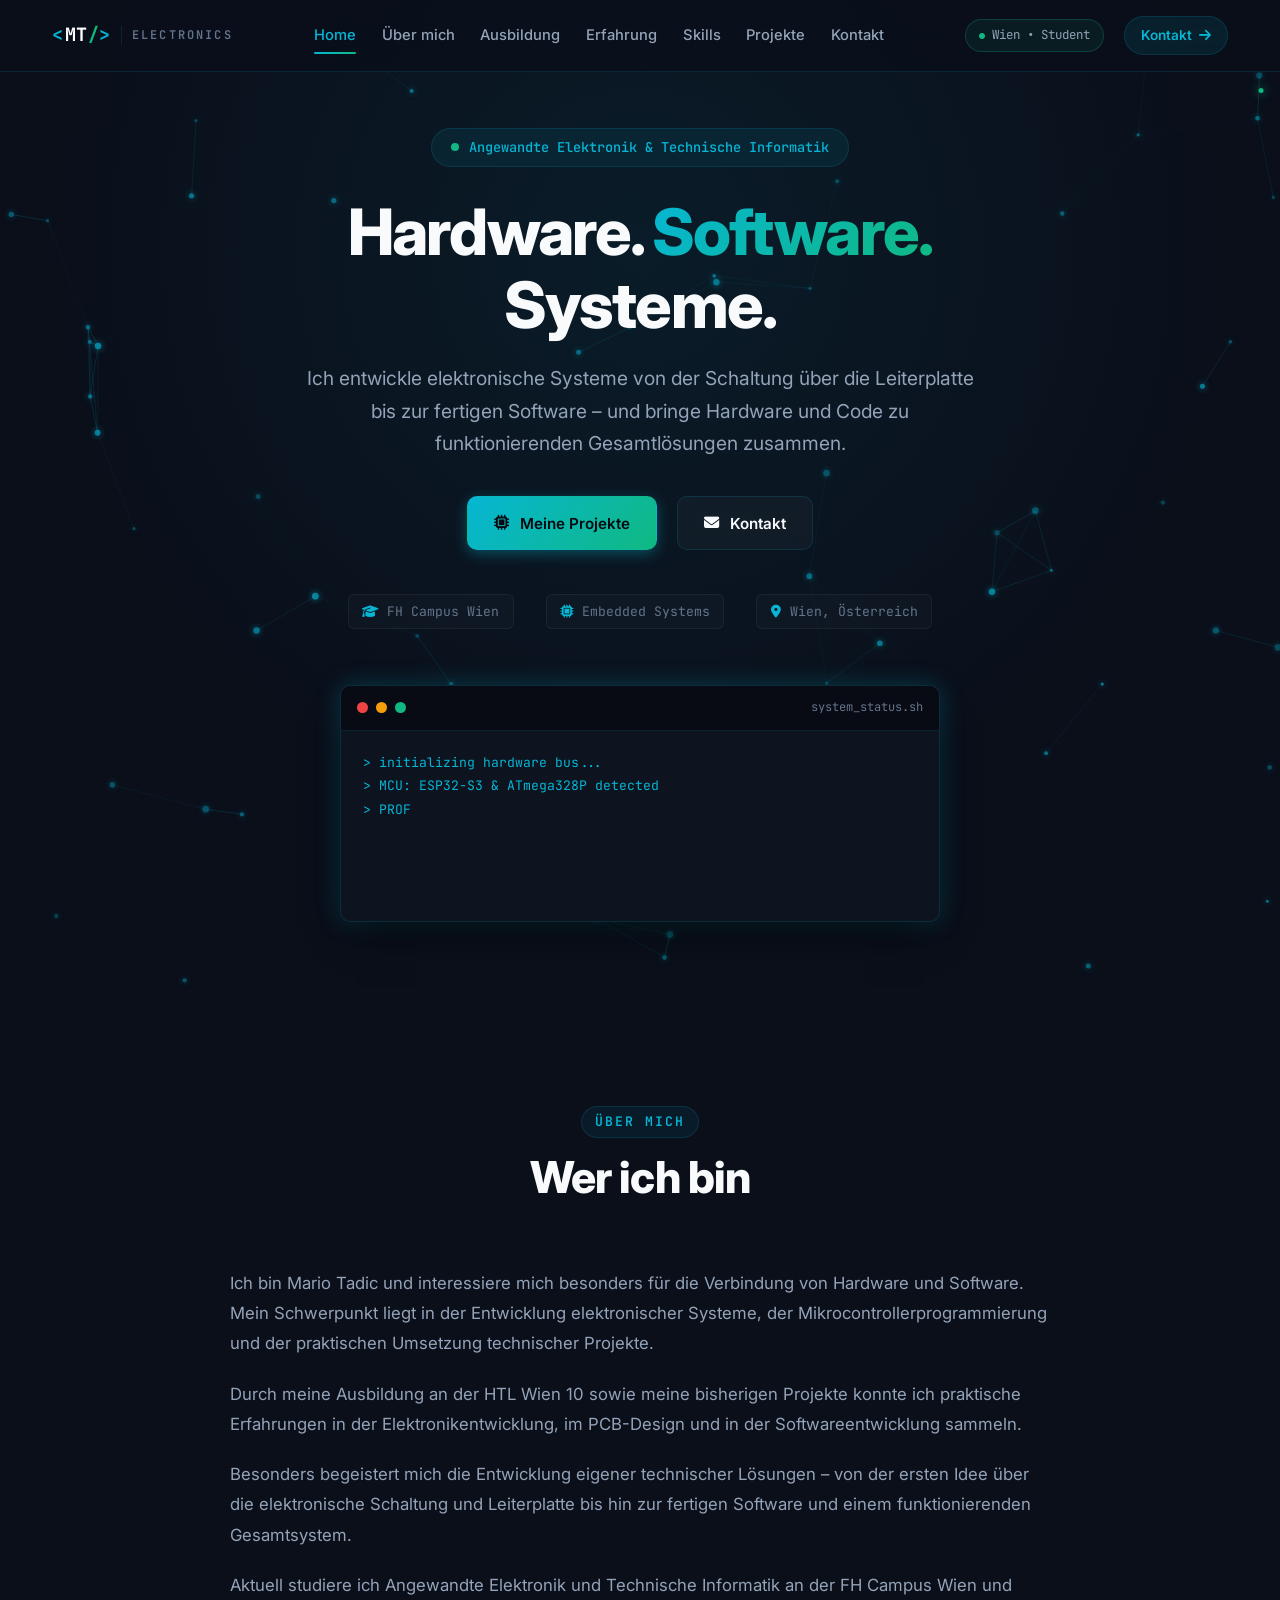
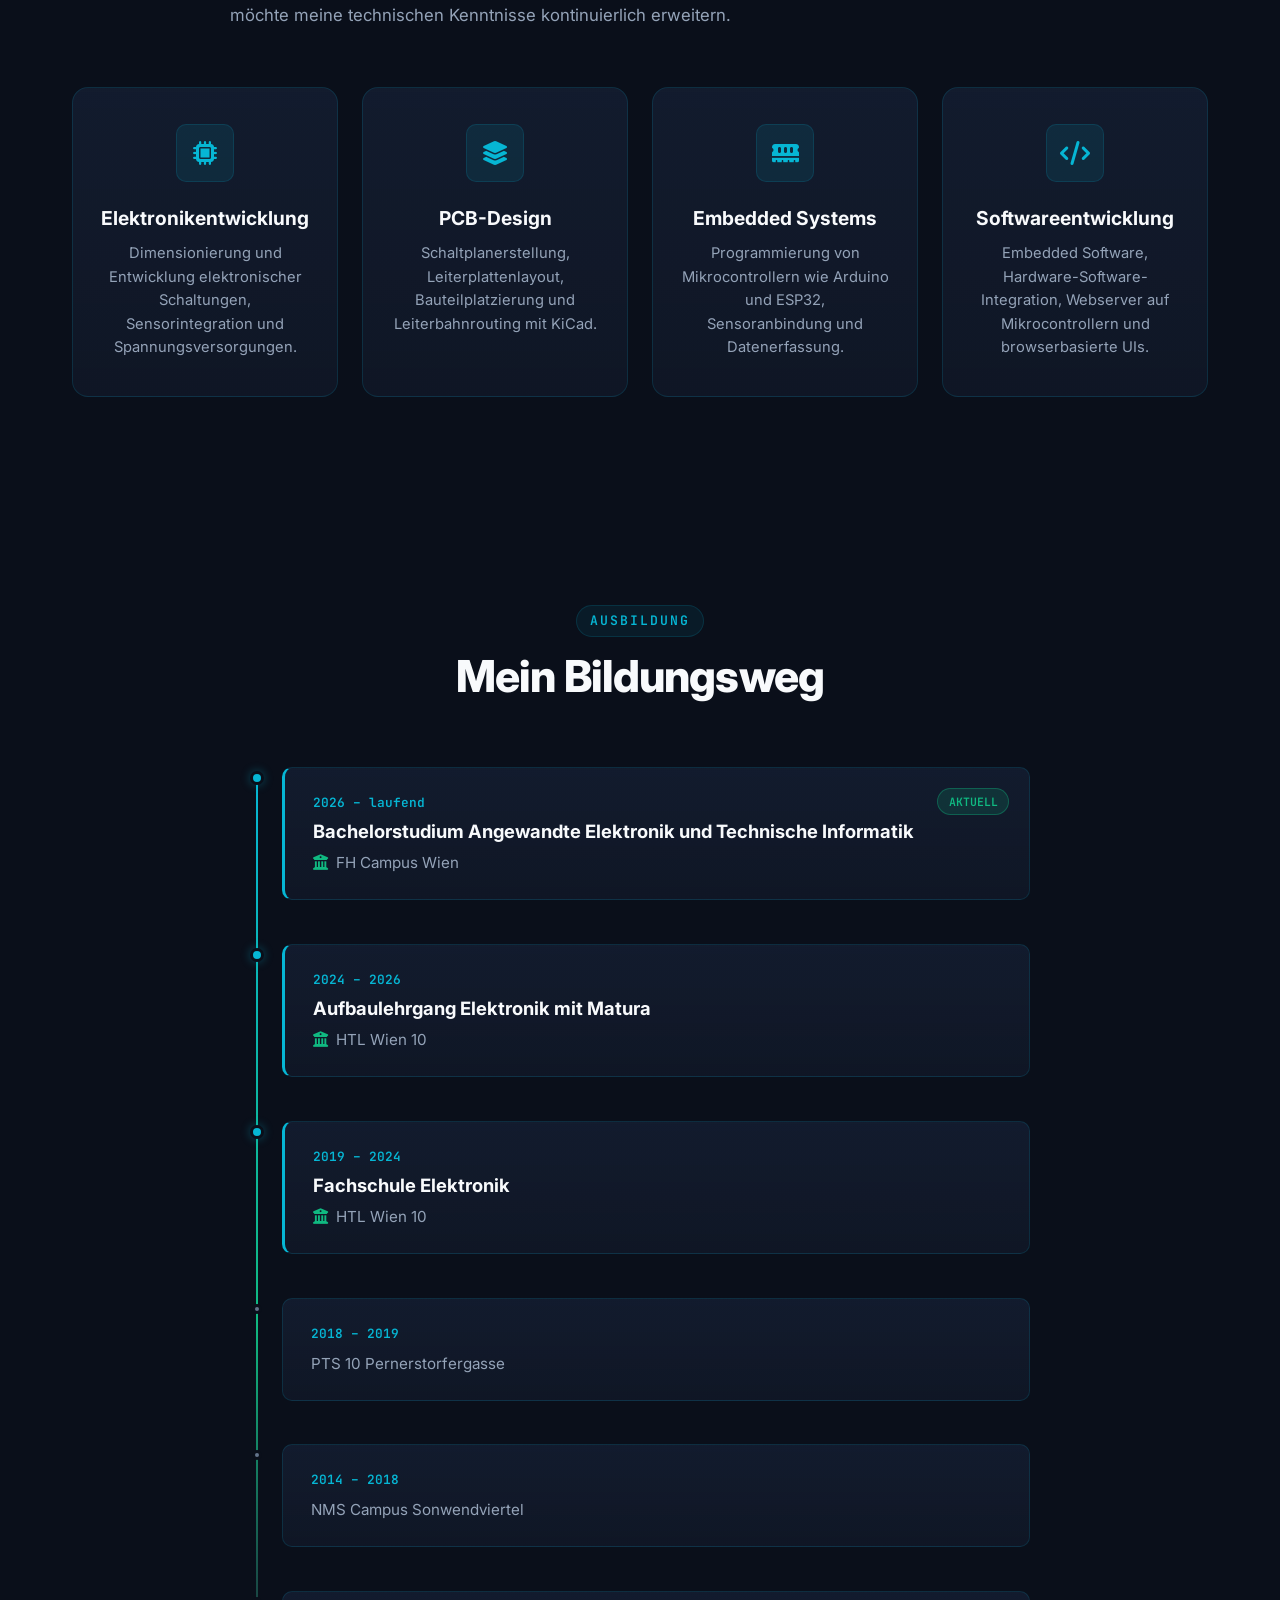
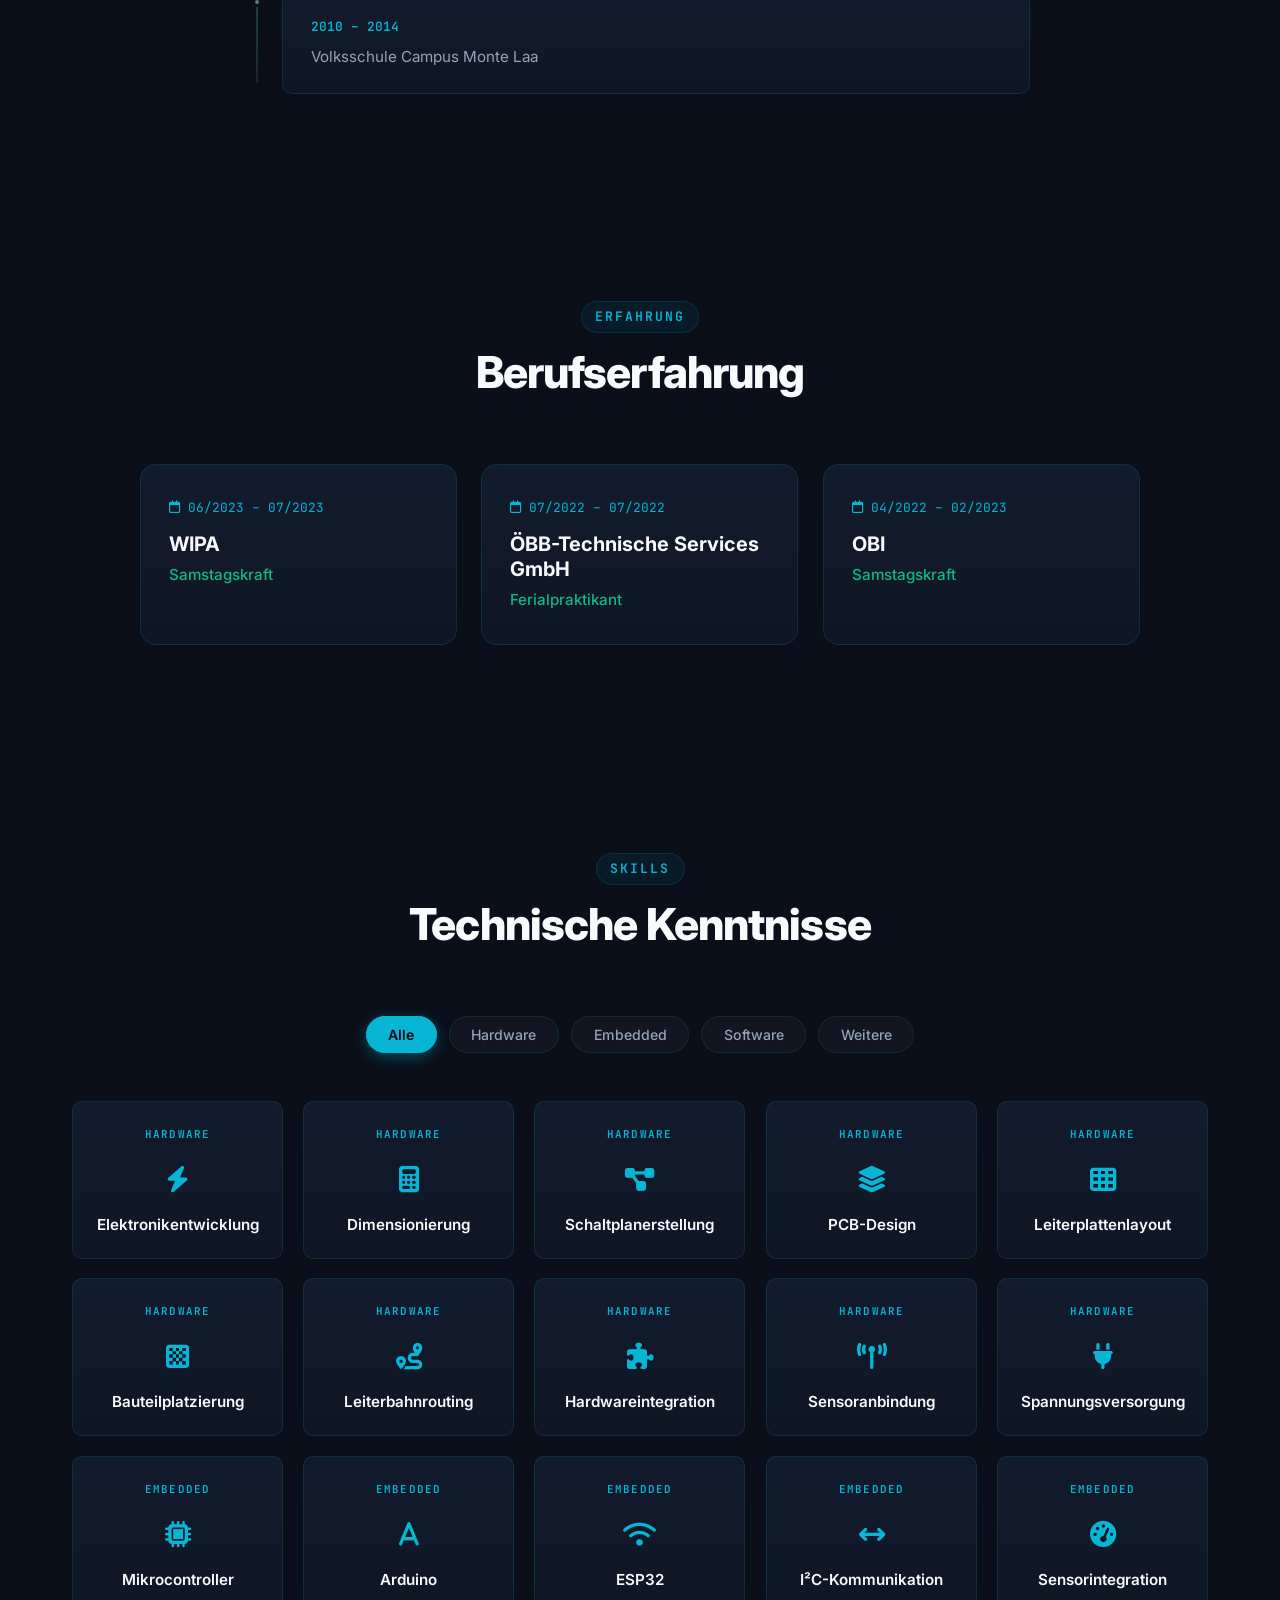
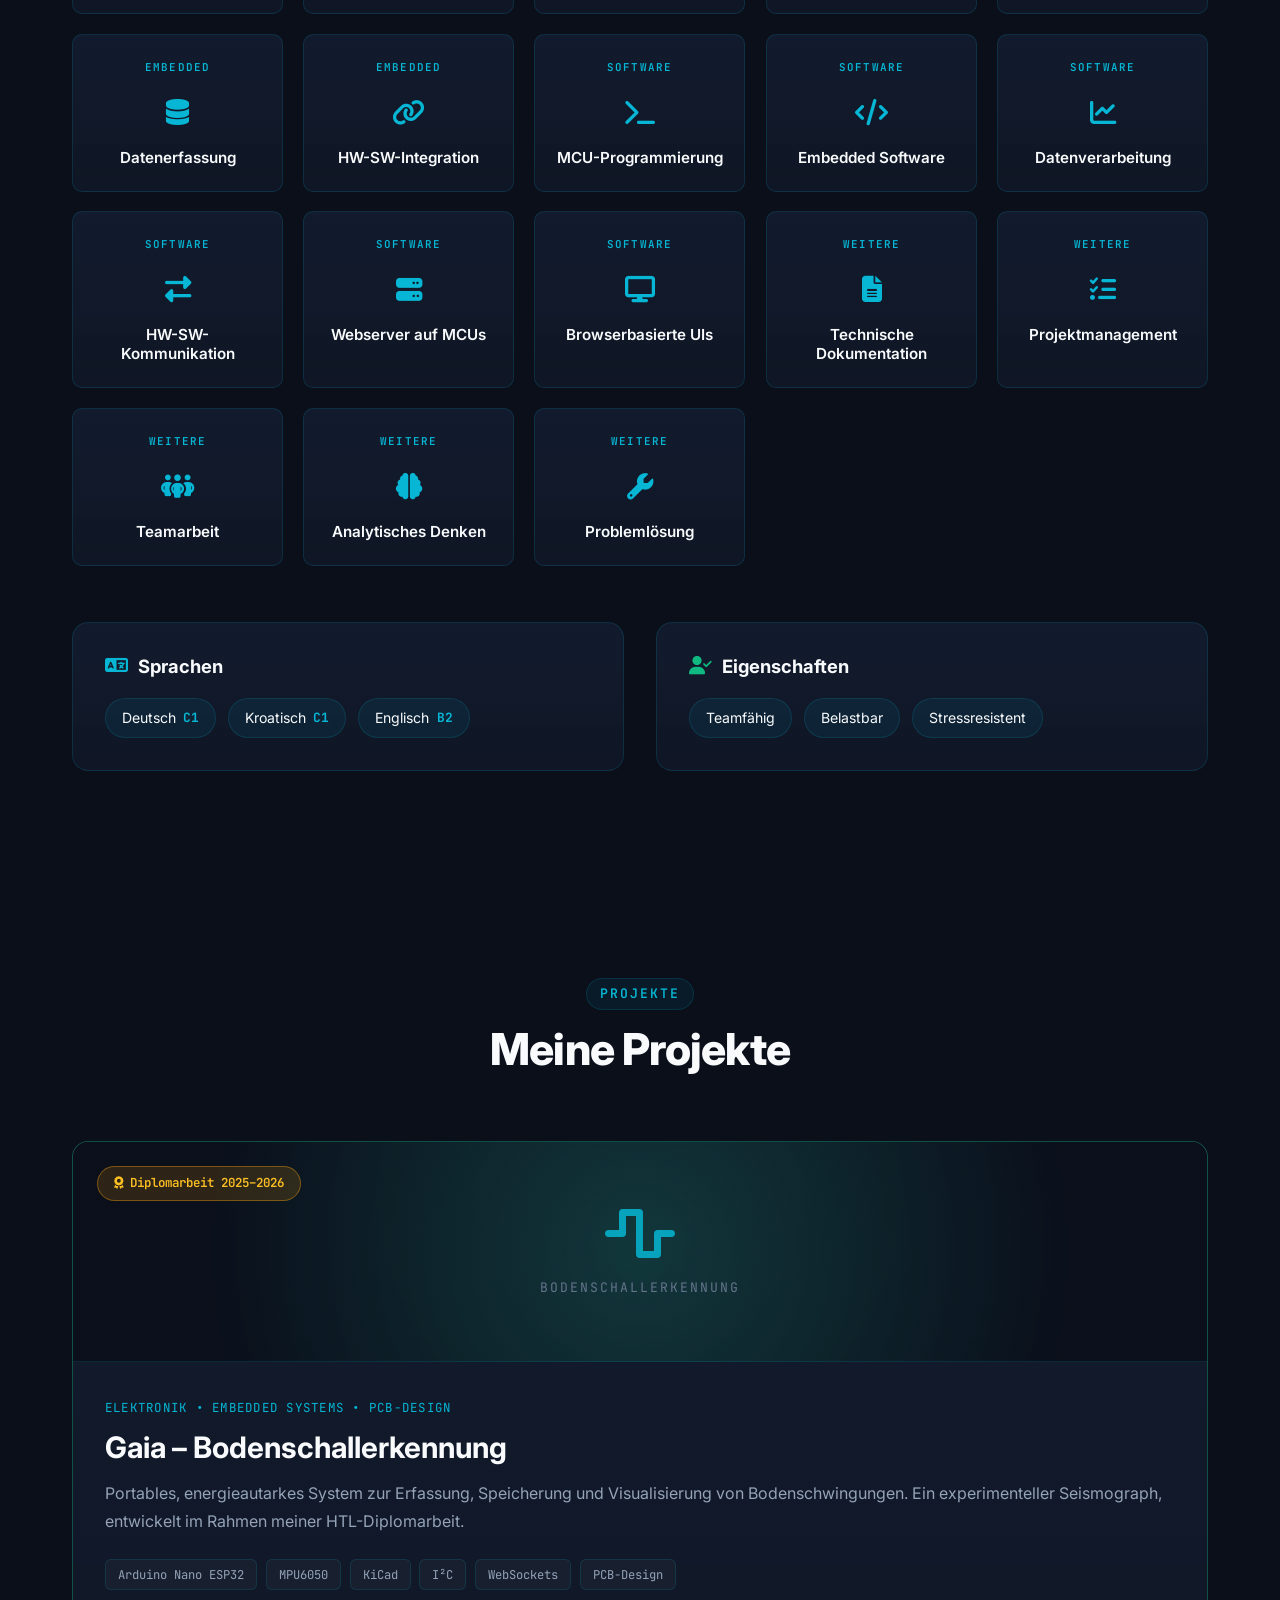
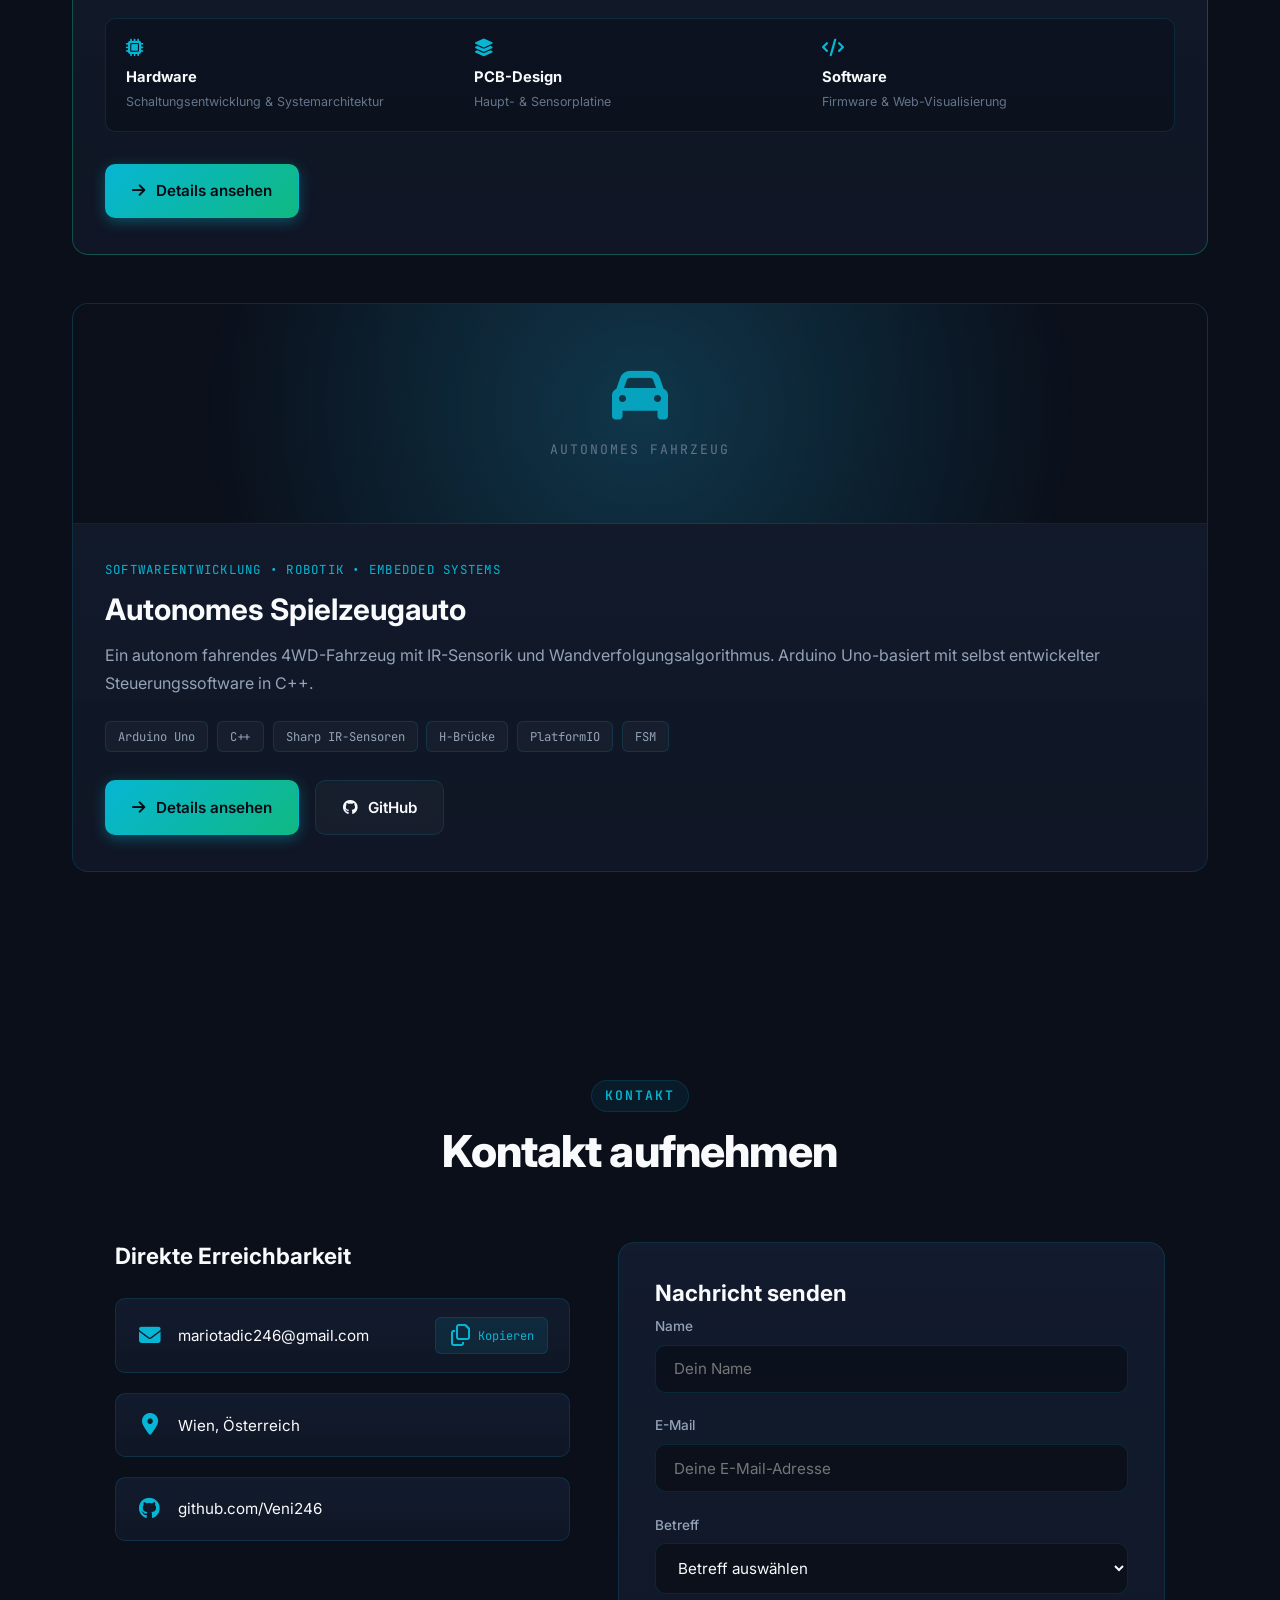
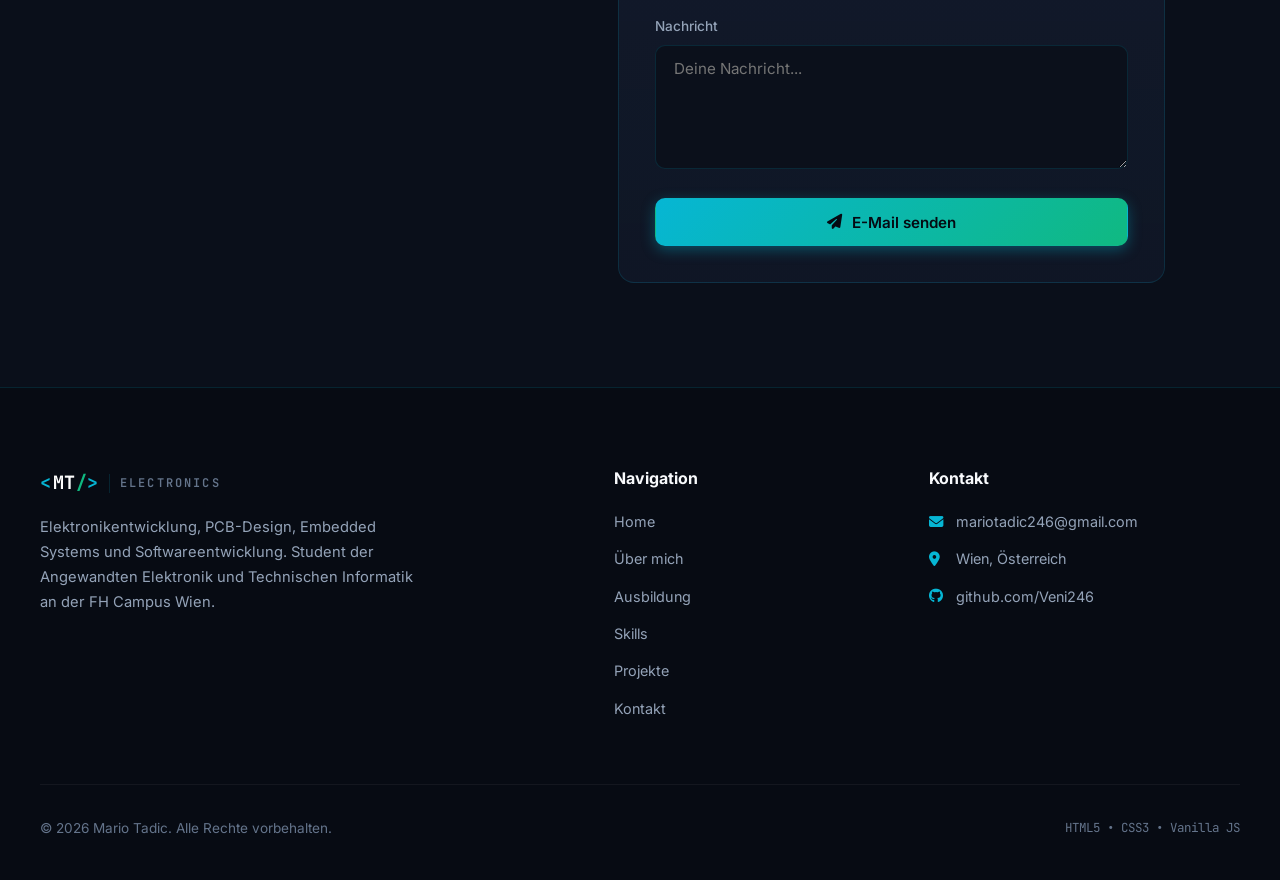
==== index.html @ c1e7b661 "Add files via upload" ====
<!DOCTYPE html>
<html lang="de">
<head>
  <meta charset="UTF-8">
  <meta name="viewport" content="width=device-width, initial-scale=1.0">
  <title>Mario Tadic | Elektronik & Software Engineering</title>
  <meta name="description" content="Portfolio von Mario Tadic – Elektronikentwicklung, PCB-Design, Embedded Systems und Softwareentwicklung. Student der Angewandten Elektronik und Technischen Informatik an der FH Campus Wien.">
  <meta property="og:title" content="Mario Tadic | Elektronik & Software Engineering">
  <meta property="og:description" content="Elektronikentwicklung, PCB-Design, Embedded Systems und Softwareentwicklung.">
  <meta property="og:type" content="website">
  <link rel="icon" type="image/svg+xml" href="data:image/svg+xml,%3Csvg xmlns='http://www.w3.org/2000/svg' viewBox='0 0 32 32'%3E%3Crect width='32' height='32' rx='6' fill='%230a0f1a'/%3E%3Cpath d='M8 16h4l2-4 2 8 2-6 2 4h4' stroke='%2306b6d4' stroke-width='2' fill='none' stroke-linecap='round' stroke-linejoin='round'/%3E%3Ccircle cx='7' cy='16' r='2' fill='%2310b981'/%3E%3Ccircle cx='25' cy='18' r='2' fill='%2310b981'/%3E%3C/svg%3E">
  <link rel="preconnect" href="https://fonts.googleapis.com">
  <link rel="preconnect" href="https://fonts.gstatic.com" crossorigin>
  <link href="https://fonts.googleapis.com/css2?family=Inter:wght@300;400;500;600;700;800&family=JetBrains+Mono:wght@400;500;600&display=swap" rel="stylesheet">
  <link rel="stylesheet" href="https://cdnjs.cloudflare.com/ajax/libs/font-awesome/6.5.1/css/all.min.css">
  <link rel="stylesheet" href="style.css">
</head>
<body>
  <!-- ===== HEADER / NAVIGATION ===== -->
  <header class="header" id="header">
    <nav class="nav">
      <a href="#home" class="nav__logo">
        <span class="nav__logo-bracket">&lt;</span>
        <span class="nav__logo-name">MT</span>
        <span class="nav__logo-slash">/</span>
        <span class="nav__logo-bracket">&gt;</span>
        <span class="nav__logo-text">ELECTRONICS</span>
      </a>
      <div class="nav__links" id="nav-links">
        <a href="#home" class="nav__link active">Home</a>
        <a href="#ueber-mich" class="nav__link">Über mich</a>
        <a href="#ausbildung" class="nav__link">Ausbildung</a>
        <a href="#erfahrung" class="nav__link">Erfahrung</a>
        <a href="#skills" class="nav__link">Skills</a>
        <a href="#projekte" class="nav__link">Projekte</a>
        <a href="#kontakt" class="nav__link">Kontakt</a>
      </div>
      <div class="nav__actions">
        <span class="nav__status"><i class="fa-solid fa-circle" style="font-size:6px;color:#10b981;vertical-align:middle"></i> Wien • Student</span>
        <a href="#kontakt" class="nav__cta">Kontakt <i class="fa-solid fa-arrow-right"></i></a>
        <button class="hamburger" id="hamburger" aria-label="Menü öffnen">
          <span></span><span></span><span></span>
        </button>
      </div>
    </nav>
  </header>

  <!-- Mobile Nav Overlay -->
  <div class="mobile-nav" id="mobile-nav">
    <div class="mobile-nav__header">
      <a href="#home" class="nav__logo">
        <span class="nav__logo-bracket">&lt;</span><span class="nav__logo-name">MT</span><span class="nav__logo-slash">/</span><span class="nav__logo-bracket">&gt;</span>
        <span class="nav__logo-text">ELECTRONICS</span>
      </a>
      <button class="mobile-nav__close" id="mobile-nav-close" aria-label="Menü schließen"><i class="fa-solid fa-xmark"></i></button>
    </div>
    <div class="mobile-nav__links">
      <a href="#home" class="mobile-nav__link">Home</a>
      <a href="#ueber-mich" class="mobile-nav__link">Über mich</a>
      <a href="#ausbildung" class="mobile-nav__link">Ausbildung</a>
      <a href="#erfahrung" class="mobile-nav__link">Erfahrung</a>
      <a href="#skills" class="mobile-nav__link">Skills</a>
      <a href="#projekte" class="mobile-nav__link">Projekte</a>
      <a href="#kontakt" class="mobile-nav__link">Kontakt</a>
    </div>
    <div class="mobile-nav__contact">
      <a href="mailto:mariotadic246@gmail.com" class="btn btn--primary"><i class="fa-solid fa-envelope"></i> E-Mail senden</a>
    </div>
  </div>

  <main>
    <!-- ===== HERO SECTION ===== -->
    <section id="home" class="hero">
      <canvas id="circuit-canvas"></canvas>
      <div class="hero__content">
        <div class="hero__badge">
          <span class="pulse-dot"></span>
          Angewandte Elektronik &amp; Technische Informatik
        </div>
        <h1 class="hero__title">
          Hardware. <span class="gradient-text">Software.</span> Systeme.
        </h1>
        <p class="hero__tagline">
          Ich entwickle elektronische Systeme von der Schaltung über die Leiterplatte bis zur fertigen Software – und bringe Hardware und Code zu funktionierenden Gesamtlösungen zusammen.
        </p>
        <div class="hero__ctas">
          <a href="#projekte" class="btn btn--primary"><i class="fa-solid fa-microchip"></i> Meine Projekte</a>
          <a href="#kontakt" class="btn btn--ghost"><i class="fa-solid fa-envelope"></i> Kontakt</a>
        </div>
        <div class="hero__metrics">
          <span class="metric"><i class="fa-solid fa-graduation-cap"></i> FH Campus Wien</span>
          <span class="metric"><i class="fa-solid fa-microchip"></i> Embedded Systems</span>
          <span class="metric"><i class="fa-solid fa-location-dot"></i> Wien, Österreich</span>
        </div>
      </div>
      <div class="hero__terminal">
        <div class="terminal__header">
          <span class="terminal__dot terminal__dot--red"></span>
          <span class="terminal__dot terminal__dot--yellow"></span>
          <span class="terminal__dot terminal__dot--green"></span>
          <span class="terminal__title">system_status.sh</span>
        </div>
        <div class="terminal__body" id="terminal-body"></div>
      </div>
    </section>

    <!-- ===== ÜBER MICH ===== -->
    <section id="ueber-mich" class="section">
      <div class="section__header reveal">
        <span class="section__label">ÜBER MICH</span>
        <h2 class="section__title">Wer ich bin</h2>
      </div>
      <div class="about__content reveal">
        <p>Ich bin Mario Tadic und interessiere mich besonders für die Verbindung von Hardware und Software. Mein Schwerpunkt liegt in der Entwicklung elektronischer Systeme, der Mikrocontrollerprogrammierung und der praktischen Umsetzung technischer Projekte.</p>
        <p>Durch meine Ausbildung an der HTL Wien 10 sowie meine bisherigen Projekte konnte ich praktische Erfahrungen in der Elektronikentwicklung, im PCB-Design und in der Softwareentwicklung sammeln.</p>
        <p>Besonders begeistert mich die Entwicklung eigener technischer Lösungen – von der ersten Idee über die elektronische Schaltung und Leiterplatte bis hin zur fertigen Software und einem funktionierenden Gesamtsystem.</p>
        <p>Aktuell studiere ich Angewandte Elektronik und Technische Informatik an der FH Campus Wien und möchte meine technischen Kenntnisse kontinuierlich erweitern.</p>
      </div>
      <div class="about__grid">
        <div class="about__card reveal">
          <div class="about__card-icon"><i class="fa-solid fa-microchip"></i></div>
          <h3>Elektronikentwicklung</h3>
          <p>Dimensionierung und Entwicklung elektronischer Schaltungen, Sensorintegration und Spannungsversorgungen.</p>
        </div>
        <div class="about__card reveal">
          <div class="about__card-icon"><i class="fa-solid fa-layer-group"></i></div>
          <h3>PCB-Design</h3>
          <p>Schaltplanerstellung, Leiterplattenlayout, Bauteilplatzierung und Leiterbahnrouting mit KiCad.</p>
        </div>
        <div class="about__card reveal">
          <div class="about__card-icon"><i class="fa-solid fa-memory"></i></div>
          <h3>Embedded Systems</h3>
          <p>Programmierung von Mikrocontrollern wie Arduino und ESP32, Sensoranbindung und Datenerfassung.</p>
        </div>
        <div class="about__card reveal">
          <div class="about__card-icon"><i class="fa-solid fa-code"></i></div>
          <h3>Softwareentwicklung</h3>
          <p>Embedded Software, Hardware-Software-Integration, Webserver auf Mikrocontrollern und browserbasierte UIs.</p>
        </div>
      </div>
    </section>

    <!-- ===== AUSBILDUNG ===== -->
    <section id="ausbildung" class="section">
      <div class="section__header reveal">
        <span class="section__label">AUSBILDUNG</span>
        <h2 class="section__title">Mein Bildungsweg</h2>
      </div>
      <div class="timeline">
        <div class="timeline__item timeline__item--featured reveal">
          <div class="timeline__marker"></div>
          <div class="timeline__content">
            <span class="timeline__date">2026 – laufend</span>
            <h3 class="timeline__title">Bachelorstudium Angewandte Elektronik und Technische Informatik</h3>
            <p class="timeline__institution"><i class="fa-solid fa-building-columns"></i> FH Campus Wien</p>
            <span class="timeline__badge">Aktuell</span>
          </div>
        </div>
        <div class="timeline__item timeline__item--featured reveal">
          <div class="timeline__marker"></div>
          <div class="timeline__content">
            <span class="timeline__date">2024 – 2026</span>
            <h3 class="timeline__title">Aufbaulehrgang Elektronik mit Matura</h3>
            <p class="timeline__institution"><i class="fa-solid fa-building-columns"></i> HTL Wien 10</p>
          </div>
        </div>
        <div class="timeline__item timeline__item--featured reveal">
          <div class="timeline__marker"></div>
          <div class="timeline__content">
            <span class="timeline__date">2019 – 2024</span>
            <h3 class="timeline__title">Fachschule Elektronik</h3>
            <p class="timeline__institution"><i class="fa-solid fa-building-columns"></i> HTL Wien 10</p>
          </div>
        </div>
        <div class="timeline__item reveal">
          <div class="timeline__marker timeline__marker--small"></div>
          <div class="timeline__content">
            <span class="timeline__date">2018 – 2019</span>
            <p class="timeline__institution">PTS 10 Pernerstorfergasse</p>
          </div>
        </div>
        <div class="timeline__item reveal">
          <div class="timeline__marker timeline__marker--small"></div>
          <div class="timeline__content">
            <span class="timeline__date">2014 – 2018</span>
            <p class="timeline__institution">NMS Campus Sonwendviertel</p>
          </div>
        </div>
        <div class="timeline__item reveal">
          <div class="timeline__marker timeline__marker--small"></div>
          <div class="timeline__content">
            <span class="timeline__date">2010 – 2014</span>
            <p class="timeline__institution">Volksschule Campus Monte Laa</p>
          </div>
        </div>
      </div>
    </section>

    <!-- ===== BERUFSERFAHRUNG ===== -->
    <section id="erfahrung" class="section">
      <div class="section__header reveal">
        <span class="section__label">ERFAHRUNG</span>
        <h2 class="section__title">Berufserfahrung</h2>
      </div>
      <div class="experience__grid">
        <div class="experience__card reveal">
          <span class="experience__date"><i class="fa-regular fa-calendar"></i> 06/2023 – 07/2023</span>
          <h3 class="experience__company">WIPA</h3>
          <p class="experience__role">Samstagskraft</p>
        </div>
        <div class="experience__card reveal">
          <span class="experience__date"><i class="fa-regular fa-calendar"></i> 07/2022 – 07/2022</span>
          <h3 class="experience__company">ÖBB-Technische Services GmbH</h3>
          <p class="experience__role">Ferialpraktikant</p>
        </div>
        <div class="experience__card reveal">
          <span class="experience__date"><i class="fa-regular fa-calendar"></i> 04/2022 – 02/2023</span>
          <h3 class="experience__company">OBI</h3>
          <p class="experience__role">Samstagskraft</p>
        </div>
      </div>
    </section>

    <!-- ===== SKILLS ===== -->
    <section id="skills" class="section">
      <div class="section__header reveal">
        <span class="section__label">SKILLS</span>
        <h2 class="section__title">Technische Kenntnisse</h2>
      </div>
      <div class="skills__filters reveal">
        <button class="skills__filter-btn active" data-filter="all">Alle</button>
        <button class="skills__filter-btn" data-filter="hardware">Hardware</button>
        <button class="skills__filter-btn" data-filter="embedded">Embedded</button>
        <button class="skills__filter-btn" data-filter="software">Software</button>
        <button class="skills__filter-btn" data-filter="other">Weitere</button>
      </div>
      <div class="skills__grid" id="skills-grid">
        <!-- Hardware Skills -->
        <div class="skill-card reveal" data-category="hardware"><span class="skill-card__tag">Hardware</span><div class="skill-card__icon"><i class="fa-solid fa-bolt"></i></div><h3 class="skill-card__name">Elektronikentwicklung</h3></div>
        <div class="skill-card reveal" data-category="hardware"><span class="skill-card__tag">Hardware</span><div class="skill-card__icon"><i class="fa-solid fa-calculator"></i></div><h3 class="skill-card__name">Dimensionierung</h3></div>
        <div class="skill-card reveal" data-category="hardware"><span class="skill-card__tag">Hardware</span><div class="skill-card__icon"><i class="fa-solid fa-diagram-project"></i></div><h3 class="skill-card__name">Schaltplanerstellung</h3></div>
        <div class="skill-card reveal" data-category="hardware"><span class="skill-card__tag">Hardware</span><div class="skill-card__icon"><i class="fa-solid fa-layer-group"></i></div><h3 class="skill-card__name">PCB-Design</h3></div>
        <div class="skill-card reveal" data-category="hardware"><span class="skill-card__tag">Hardware</span><div class="skill-card__icon"><i class="fa-solid fa-table-cells"></i></div><h3 class="skill-card__name">Leiterplattenlayout</h3></div>
        <div class="skill-card reveal" data-category="hardware"><span class="skill-card__tag">Hardware</span><div class="skill-card__icon"><i class="fa-solid fa-chess-board"></i></div><h3 class="skill-card__name">Bauteilplatzierung</h3></div>
        <div class="skill-card reveal" data-category="hardware"><span class="skill-card__tag">Hardware</span><div class="skill-card__icon"><i class="fa-solid fa-route"></i></div><h3 class="skill-card__name">Leiterbahnrouting</h3></div>
        <div class="skill-card reveal" data-category="hardware"><span class="skill-card__tag">Hardware</span><div class="skill-card__icon"><i class="fa-solid fa-puzzle-piece"></i></div><h3 class="skill-card__name">Hardwareintegration</h3></div>
        <div class="skill-card reveal" data-category="hardware"><span class="skill-card__tag">Hardware</span><div class="skill-card__icon"><i class="fa-solid fa-tower-broadcast"></i></div><h3 class="skill-card__name">Sensoranbindung</h3></div>
        <div class="skill-card reveal" data-category="hardware"><span class="skill-card__tag">Hardware</span><div class="skill-card__icon"><i class="fa-solid fa-plug"></i></div><h3 class="skill-card__name">Spannungsversorgung</h3></div>
        <!-- Embedded Skills -->
        <div class="skill-card reveal" data-category="embedded"><span class="skill-card__tag">Embedded</span><div class="skill-card__icon"><i class="fa-solid fa-microchip"></i></div><h3 class="skill-card__name">Mikrocontroller</h3></div>
        <div class="skill-card reveal" data-category="embedded"><span class="skill-card__tag">Embedded</span><div class="skill-card__icon"><i class="fa-solid fa-a"></i></div><h3 class="skill-card__name">Arduino</h3></div>
        <div class="skill-card reveal" data-category="embedded"><span class="skill-card__tag">Embedded</span><div class="skill-card__icon"><i class="fa-solid fa-wifi"></i></div><h3 class="skill-card__name">ESP32</h3></div>
        <div class="skill-card reveal" data-category="embedded"><span class="skill-card__tag">Embedded</span><div class="skill-card__icon"><i class="fa-solid fa-arrows-left-right"></i></div><h3 class="skill-card__name">I²C-Kommunikation</h3></div>
        <div class="skill-card reveal" data-category="embedded"><span class="skill-card__tag">Embedded</span><div class="skill-card__icon"><i class="fa-solid fa-gauge-high"></i></div><h3 class="skill-card__name">Sensorintegration</h3></div>
        <div class="skill-card reveal" data-category="embedded"><span class="skill-card__tag">Embedded</span><div class="skill-card__icon"><i class="fa-solid fa-database"></i></div><h3 class="skill-card__name">Datenerfassung</h3></div>
        <div class="skill-card reveal" data-category="embedded"><span class="skill-card__tag">Embedded</span><div class="skill-card__icon"><i class="fa-solid fa-link"></i></div><h3 class="skill-card__name">HW-SW-Integration</h3></div>
        <!-- Software Skills -->
        <div class="skill-card reveal" data-category="software"><span class="skill-card__tag">Software</span><div class="skill-card__icon"><i class="fa-solid fa-terminal"></i></div><h3 class="skill-card__name">MCU-Programmierung</h3></div>
        <div class="skill-card reveal" data-category="software"><span class="skill-card__tag">Software</span><div class="skill-card__icon"><i class="fa-solid fa-code"></i></div><h3 class="skill-card__name">Embedded Software</h3></div>
        <div class="skill-card reveal" data-category="software"><span class="skill-card__tag">Software</span><div class="skill-card__icon"><i class="fa-solid fa-chart-line"></i></div><h3 class="skill-card__name">Datenverarbeitung</h3></div>
        <div class="skill-card reveal" data-category="software"><span class="skill-card__tag">Software</span><div class="skill-card__icon"><i class="fa-solid fa-exchange-alt"></i></div><h3 class="skill-card__name">HW-SW-Kommunikation</h3></div>
        <div class="skill-card reveal" data-category="software"><span class="skill-card__tag">Software</span><div class="skill-card__icon"><i class="fa-solid fa-server"></i></div><h3 class="skill-card__name">Webserver auf MCUs</h3></div>
        <div class="skill-card reveal" data-category="software"><span class="skill-card__tag">Software</span><div class="skill-card__icon"><i class="fa-solid fa-display"></i></div><h3 class="skill-card__name">Browserbasierte UIs</h3></div>
        <!-- Other Skills -->
        <div class="skill-card reveal" data-category="other"><span class="skill-card__tag">Weitere</span><div class="skill-card__icon"><i class="fa-solid fa-file-lines"></i></div><h3 class="skill-card__name">Technische Dokumentation</h3></div>
        <div class="skill-card reveal" data-category="other"><span class="skill-card__tag">Weitere</span><div class="skill-card__icon"><i class="fa-solid fa-list-check"></i></div><h3 class="skill-card__name">Projektmanagement</h3></div>
        <div class="skill-card reveal" data-category="other"><span class="skill-card__tag">Weitere</span><div class="skill-card__icon"><i class="fa-solid fa-people-group"></i></div><h3 class="skill-card__name">Teamarbeit</h3></div>
        <div class="skill-card reveal" data-category="other"><span class="skill-card__tag">Weitere</span><div class="skill-card__icon"><i class="fa-solid fa-brain"></i></div><h3 class="skill-card__name">Analytisches Denken</h3></div>
        <div class="skill-card reveal" data-category="other"><span class="skill-card__tag">Weitere</span><div class="skill-card__icon"><i class="fa-solid fa-wrench"></i></div><h3 class="skill-card__name">Problemlösung</h3></div>
      </div>
      <!-- Languages & Traits -->
      <div class="skills__extra reveal">
        <div class="skills__languages">
          <h3><i class="fa-solid fa-language"></i> Sprachen</h3>
          <div class="badge-list">
            <span class="badge">Deutsch <strong>C1</strong></span>
            <span class="badge">Kroatisch <strong>C1</strong></span>
            <span class="badge">Englisch <strong>B2</strong></span>
          </div>
        </div>
        <div class="skills__traits">
          <h3><i class="fa-solid fa-user-check"></i> Eigenschaften</h3>
          <div class="badge-list">
            <span class="badge">Teamfähig</span>
            <span class="badge">Belastbar</span>
            <span class="badge">Stressresistent</span>
          </div>
        </div>
      </div>
    </section>

    <!-- ===== PROJEKTE ===== -->
    <section id="projekte" class="section">
      <div class="section__header reveal">
        <span class="section__label">PROJEKTE</span>
        <h2 class="section__title">Meine Projekte</h2>
      </div>
      <div class="projects__grid">
        <!-- Project 1: Gaia -->
        <div class="project-card project-card--featured reveal">
          <div class="project-card__badge"><i class="fa-solid fa-award"></i> Diplomarbeit 2025–2026</div>
          <div class="project-card__image project-card__image--gaia">
            <i class="fa-solid fa-wave-square"></i>
            <span>Bodenschallerkennung</span>
          </div>
          <div class="project-card__content">
            <span class="project-card__category">Elektronik • Embedded Systems • PCB-Design</span>
            <h3 class="project-card__title">Gaia – Bodenschallerkennung</h3>
            <p class="project-card__desc">Portables, energieautarkes System zur Erfassung, Speicherung und Visualisierung von Bodenschwingungen. Ein experimenteller Seismograph, entwickelt im Rahmen meiner HTL-Diplomarbeit.</p>
            <div class="project-card__tags">
              <span>Arduino Nano ESP32</span><span>MPU6050</span><span>KiCad</span>
              <span>I²C</span><span>WebSockets</span><span>PCB-Design</span>
            </div>
            <div class="project-card__highlights">
              <div class="highlight"><i class="fa-solid fa-microchip"></i><strong>Hardware</strong><small>Schaltungsentwicklung &amp; Systemarchitektur</small></div>
              <div class="highlight"><i class="fa-solid fa-layer-group"></i><strong>PCB-Design</strong><small>Haupt- &amp; Sensorplatine</small></div>
              <div class="highlight"><i class="fa-solid fa-code"></i><strong>Software</strong><small>Firmware &amp; Web-Visualisierung</small></div>
            </div>
            <div class="project-card__actions">
              <a href="projects/gaia.html" class="btn btn--primary"><i class="fa-solid fa-arrow-right"></i> Details ansehen</a>
            </div>
          </div>
        </div>

        <!-- Project 2: Auto -->
        <div class="project-card reveal">
          <div class="project-card__image project-card__image--auto">
            <i class="fa-solid fa-car"></i>
            <span>Autonomes Fahrzeug</span>
          </div>
          <div class="project-card__content">
            <span class="project-card__category">Softwareentwicklung • Robotik • Embedded Systems</span>
            <h3 class="project-card__title">Autonomes Spielzeugauto</h3>
            <p class="project-card__desc">Ein autonom fahrendes 4WD-Fahrzeug mit IR-Sensorik und Wandverfolgungsalgorithmus. Arduino Uno-basiert mit selbst entwickelter Steuerungssoftware in C++.</p>
            <div class="project-card__tags">
              <span>Arduino Uno</span><span>C++</span><span>Sharp IR-Sensoren</span>
              <span>H-Brücke</span><span>PlatformIO</span><span>FSM</span>
            </div>
            <div class="project-card__actions">
              <a href="projects/auto.html" class="btn btn--primary"><i class="fa-solid fa-arrow-right"></i> Details ansehen</a>
              <a href="https://github.com/Veni246/Auto" target="_blank" rel="noopener" class="btn btn--ghost"><i class="fa-brands fa-github"></i> GitHub</a>
            </div>
          </div>
        </div>
      </div>
    </section>

    <!-- ===== KONTAKT ===== -->
    <section id="kontakt" class="section">
      <div class="section__header reveal">
        <span class="section__label">KONTAKT</span>
        <h2 class="section__title">Kontakt aufnehmen</h2>
      </div>
      <div class="contact__grid">
        <div class="contact__info reveal">
          <h3>Direkte Erreichbarkeit</h3>
          <div class="contact__item">
            <i class="fa-solid fa-envelope"></i>
            <span>mariotadic246@gmail.com</span>
            <button class="copy-btn" id="copy-email" data-copy="mariotadic246@gmail.com" aria-label="E-Mail kopieren"><i class="fa-regular fa-copy"></i> Kopieren</button>
          </div>
          <div class="contact__item">
            <i class="fa-solid fa-location-dot"></i>
            <span>Wien, Österreich</span>
          </div>
          <div class="contact__item">
            <i class="fa-brands fa-github"></i>
            <a href="https://github.com/Veni246" target="_blank" rel="noopener">github.com/Veni246</a>
          </div>
        </div>
        <div class="contact__form-wrapper reveal">
          <h3>Nachricht senden</h3>
          <form id="contact-form">
            <div class="form__group">
              <label for="contact-name">Name</label>
              <input type="text" id="contact-name" placeholder="Dein Name" required>
            </div>
            <div class="form__group">
              <label for="contact-email">E-Mail</label>
              <input type="email" id="contact-email" placeholder="Deine E-Mail-Adresse" required>
            </div>
            <div class="form__group">
              <label for="contact-subject">Betreff</label>
              <select id="contact-subject" required>
                <option value="" disabled selected>Betreff auswählen</option>
                <option value="Karriere / Bewerbung">Karriere / Bewerbung</option>
                <option value="Technisches Projekt">Technisches Projekt</option>
                <option value="Zusammenarbeit">Zusammenarbeit</option>
                <option value="Frage zu Projekten">Frage zu Projekten</option>
                <option value="Sonstiges">Sonstiges</option>
              </select>
            </div>
            <div class="form__group">
              <label for="contact-message">Nachricht</label>
              <textarea id="contact-message" rows="5" placeholder="Deine Nachricht..." required></textarea>
            </div>
            <button type="submit" class="btn btn--primary btn--full"><i class="fa-solid fa-paper-plane"></i> E-Mail senden</button>
          </form>
        </div>
      </div>
    </section>
  </main>

  <!-- ===== FOOTER ===== -->
  <footer class="footer">
    <div class="footer__grid">
      <div class="footer__brand">
        <a href="#home" class="nav__logo">
          <span class="nav__logo-bracket">&lt;</span><span class="nav__logo-name">MT</span><span class="nav__logo-slash">/</span><span class="nav__logo-bracket">&gt;</span>
          <span class="nav__logo-text">ELECTRONICS</span>
        </a>
        <p>Elektronikentwicklung, PCB-Design, Embedded Systems und Softwareentwicklung. Student der Angewandten Elektronik und Technischen Informatik an der FH Campus Wien.</p>
      </div>
      <div class="footer__nav">
        <h4>Navigation</h4>
        <a href="#home">Home</a>
        <a href="#ueber-mich">Über mich</a>
        <a href="#ausbildung">Ausbildung</a>
        <a href="#skills">Skills</a>
        <a href="#projekte">Projekte</a>
        <a href="#kontakt">Kontakt</a>
      </div>
      <div class="footer__contact">
        <h4>Kontakt</h4>
        <a href="mailto:mariotadic246@gmail.com"><i class="fa-solid fa-envelope"></i> mariotadic246@gmail.com</a>
        <span><i class="fa-solid fa-location-dot"></i> Wien, Österreich</span>
        <a href="https://github.com/Veni246" target="_blank" rel="noopener"><i class="fa-brands fa-github"></i> github.com/Veni246</a>
      </div>
    </div>
    <div class="footer__bottom">
      <span>&copy; 2026 Mario Tadic. Alle Rechte vorbehalten.</span>
      <span class="footer__tech">HTML5 &bull; CSS3 &bull; Vanilla JS</span>
    </div>
  </footer>

  <!-- Scroll to Top -->
  <button class="scroll-top" id="scroll-top" aria-label="Nach oben scrollen"><i class="fa-solid fa-chevron-up"></i></button>

  <script src="script.js"></script>
</body>
</html>
---- style.css ----
/* ==========================================================================
   Mario Tadic – Electronics & Software Engineering Portfolio
   Theme: High-Tech Dark Engineering (Cyan & Emerald PCB Accents)
   ========================================================================== */

/* --- CSS Variables & Design Tokens --- */
:root {
  --bg-primary: #0a0f1a;
  --bg-surface: #101726;
  --bg-card: #151f33;
  --bg-card-hover: #1c2b47;
  --bg-card-glass: rgba(21, 31, 51, 0.75);

  --accent-primary: #06b6d4;      /* High-tech Cyan */
  --accent-primary-glow: rgba(6, 182, 212, 0.35);
  --accent-secondary: #10b981;    /* PCB Circuit Emerald */
  --accent-secondary-glow: rgba(16, 185, 129, 0.3);
  --accent-warm: #f59e0b;         /* Amber/Gold for awards & badges */
  --accent-danger: #ef4444;

  --text-primary: #f8fafc;
  --text-secondary: #94a3b8;
  --text-tertiary: #64748b;

  --border-subtle: rgba(6, 182, 212, 0.15);
  --border-glow: rgba(6, 182, 212, 0.45);
  --border-emerald: rgba(16, 185, 129, 0.35);

  --gradient-primary: linear-gradient(135deg, #06b6d4 0%, #10b981 100%);
  --gradient-glow: linear-gradient(135deg, rgba(6,182,212,0.15) 0%, rgba(16,185,129,0.15) 100%);
  --gradient-card: linear-gradient(180deg, rgba(21, 31, 51, 0.8) 0%, rgba(16, 23, 38, 0.95) 100%);

  --font-main: 'Inter', -apple-system, BlinkMacSystemFont, 'Segoe UI', Roboto, sans-serif;
  --font-mono: 'JetBrains Mono', 'Fira Code', Consolas, monospace;

  --shadow-card: 0 10px 30px -10px rgba(0, 0, 0, 0.5);
  --shadow-glow: 0 0 25px rgba(6, 182, 212, 0.25);
  --shadow-btn: 0 4px 14px 0 rgba(6, 182, 212, 0.35);

  --radius-sm: 6px;
  --radius-md: 10px;
  --radius-lg: 16px;
  --radius-pill: 9999px;

  --transition-fast: 0.2s cubic-bezier(0.16, 1, 0.3, 1);
  --transition-normal: 0.35s cubic-bezier(0.16, 1, 0.3, 1);
  --transition-slow: 0.6s cubic-bezier(0.16, 1, 0.3, 1);
}

/* --- Base & Reset --- */
*, *::before, *::after {
  box-sizing: border-box;
  margin: 0;
  padding: 0;
}

html {
  scroll-behavior: smooth;
  scroll-padding-top: 80px;
  background-color: var(--bg-primary);
  color: var(--text-primary);
  font-family: var(--font-main);
}

body {
  background-color: var(--bg-primary);
  color: var(--text-primary);
  font-family: var(--font-main);
  line-height: 1.65;
  overflow-x: hidden;
  position: relative;
  -webkit-font-smoothing: antialiased;
  -moz-osx-font-smoothing: grayscale;
}

/* Selection */
::selection {
  background: rgba(6, 182, 212, 0.3);
  color: #fff;
}

/* Scrollbar */
::-webkit-scrollbar {
  width: 10px;
}
::-webkit-scrollbar-track {
  background: var(--bg-primary);
}
::-webkit-scrollbar-thumb {
  background: #1c2b47;
  border-radius: var(--radius-pill);
  border: 2px solid var(--bg-primary);
}
::-webkit-scrollbar-thumb:hover {
  background: var(--accent-primary);
}

/* --- Typography Utilities --- */
h1, h2, h3, h4 {
  color: var(--text-primary);
  font-weight: 700;
  line-height: 1.25;
}

p {
  color: var(--text-secondary);
}

a {
  color: inherit;
  text-decoration: none;
  transition: color var(--transition-fast);
}

.gradient-text {
  background: var(--gradient-primary);
  -webkit-background-clip: text;
  -webkit-text-fill-color: transparent;
  display: inline-block;
}

/* --- Container & Section Structure --- */
.section {
  max-width: 1200px;
  margin: 0 auto;
  padding: 6.5rem 2rem;
  position: relative;
}

.section__header {
  text-align: center;
  margin-bottom: 4rem;
}

.section__label {
  display: inline-block;
  font-family: var(--font-mono);
  font-size: 0.82rem;
  font-weight: 600;
  letter-spacing: 0.15em;
  color: var(--accent-primary);
  text-transform: uppercase;
  margin-bottom: 0.75rem;
  padding: 0.25rem 0.85rem;
  background: rgba(6, 182, 212, 0.08);
  border: 1px solid var(--border-subtle);
  border-radius: var(--radius-pill);
}

.section__title {
  font-size: clamp(2rem, 4vw, 2.75rem);
  font-weight: 800;
  letter-spacing: -0.02em;
}

/* --- Scroll Reveal Animations --- */
.reveal {
  opacity: 0;
  transform: translateY(28px);
  transition: opacity 0.65s cubic-bezier(0.16, 1, 0.3, 1), transform 0.65s cubic-bezier(0.16, 1, 0.3, 1);
  will-change: opacity, transform;
}

.reveal.active {
  opacity: 1;
  transform: translateY(0);
}

/* --- Buttons --- */
.btn {
  display: inline-flex;
  align-items: center;
  justify-content: center;
  gap: 0.65rem;
  padding: 0.85rem 1.65rem;
  border-radius: var(--radius-md);
  font-family: var(--font-main);
  font-size: 0.95rem;
  font-weight: 600;
  text-decoration: none;
  cursor: pointer;
  transition: all var(--transition-normal);
  border: 1px solid transparent;
}

.btn--primary {
  background: var(--gradient-primary);
  color: #050a12;
  box-shadow: var(--shadow-btn);
}

.btn--primary:hover {
  transform: translateY(-2px);
  box-shadow: 0 6px 20px rgba(6, 182, 212, 0.5);
  color: #000;
}

.btn--ghost {
  background: rgba(255, 255, 255, 0.03);
  color: var(--text-primary);
  border-color: var(--border-subtle);
  backdrop-filter: blur(10px);
}

.btn--ghost:hover {
  background: rgba(6, 182, 212, 0.1);
  border-color: var(--accent-primary);
  color: var(--accent-primary);
  transform: translateY(-2px);
}

.btn--full {
  width: 100%;
}

/* --- Header & Navigation --- */
.header {
  position: fixed;
  top: 0;
  left: 0;
  width: 100%;
  height: 72px;
  z-index: 1000;
  background: rgba(10, 15, 26, 0.85);
  backdrop-filter: blur(16px);
  -webkit-backdrop-filter: blur(16px);
  border-bottom: 1px solid var(--border-subtle);
  transition: all var(--transition-normal);
}

.header.scrolled {
  background: rgba(10, 15, 26, 0.96);
  box-shadow: 0 4px 20px rgba(0, 0, 0, 0.4);
  height: 68px;
}

.nav {
  max-width: 1240px;
  height: 100%;
  margin: 0 auto;
  padding: 0 2rem;
  display: flex;
  align-items: center;
  justify-content: space-between;
}

.nav__logo {
  display: flex;
  align-items: center;
  font-family: var(--font-mono);
  font-weight: 700;
  font-size: 1.15rem;
  letter-spacing: -0.01em;
}

.nav__logo-bracket {
  color: var(--accent-primary);
}

.nav__logo-name {
  color: #fff;
  margin: 0 2px;
}

.nav__logo-slash {
  color: var(--accent-secondary);
}

.nav__logo-text {
  font-size: 0.75rem;
  font-weight: 600;
  letter-spacing: 0.18em;
  color: var(--text-tertiary);
  margin-left: 0.65rem;
  padding-left: 0.65rem;
  border-left: 1px solid var(--border-subtle);
}

.nav__links {
  display: flex;
  align-items: center;
  gap: 1.6rem;
}

.nav__link {
  font-size: 0.92rem;
  font-weight: 500;
  color: var(--text-secondary);
  position: relative;
  padding: 0.4rem 0;
  transition: color var(--transition-fast);
}

.nav__link::after {
  content: '';
  position: absolute;
  bottom: 0;
  left: 0;
  width: 0%;
  height: 2px;
  background: var(--gradient-primary);
  transition: width var(--transition-normal);
  border-radius: var(--radius-pill);
}

.nav__link:hover {
  color: var(--text-primary);
}

.nav__link:hover::after,
.nav__link.active::after {
  width: 100%;
}

.nav__link.active {
  color: var(--accent-primary);
}

.nav__actions {
  display: flex;
  align-items: center;
  gap: 1.25rem;
}

.nav__status {
  font-family: var(--font-mono);
  font-size: 0.78rem;
  color: var(--text-secondary);
  background: rgba(16, 185, 129, 0.08);
  border: 1px solid rgba(16, 185, 129, 0.25);
  padding: 0.35rem 0.8rem;
  border-radius: var(--radius-pill);
}

.nav__cta {
  display: inline-flex;
  align-items: center;
  gap: 0.45rem;
  font-size: 0.85rem;
  font-weight: 600;
  padding: 0.45rem 1rem;
  border-radius: var(--radius-pill);
  background: rgba(6, 182, 212, 0.1);
  color: var(--accent-primary);
  border: 1px solid var(--border-subtle);
  transition: all var(--transition-fast);
}

.nav__cta:hover {
  background: var(--accent-primary);
  color: #050a12;
  box-shadow: var(--shadow-btn);
}

/* Hamburger */
.hamburger {
  display: none;
  flex-direction: column;
  justify-content: space-between;
  width: 28px;
  height: 20px;
  background: transparent;
  border: none;
  cursor: pointer;
  padding: 0;
  z-index: 1001;
}

.hamburger span {
  width: 100%;
  height: 2px;
  background: var(--text-primary);
  border-radius: 2px;
  transition: all 0.3s ease;
}

.hamburger.active span:nth-child(1) {
  transform: translateY(9px) rotate(45deg);
}
.hamburger.active span:nth-child(2) {
  opacity: 0;
}
.hamburger.active span:nth-child(3) {
  transform: translateY(-9px) rotate(-45deg);
}

/* Mobile Nav Overlay */
.mobile-nav {
  position: fixed;
  inset: 0;
  background: rgba(10, 15, 26, 0.98);
  backdrop-filter: blur(24px);
  -webkit-backdrop-filter: blur(24px);
  z-index: 999;
  display: flex;
  flex-direction: column;
  padding: 1.5rem 2rem 3rem;
  opacity: 0;
  pointer-events: none;
  transform: translateY(-15px);
  transition: all var(--transition-normal);
}

.mobile-nav.active {
  opacity: 1;
  pointer-events: auto;
  transform: translateY(0);
}

.mobile-nav__header {
  display: flex;
  align-items: center;
  justify-content: space-between;
  margin-bottom: 2.5rem;
  padding-bottom: 1rem;
  border-bottom: 1px solid var(--border-subtle);
}

.mobile-nav__close {
  background: transparent;
  border: none;
  color: var(--text-primary);
  font-size: 1.5rem;
  cursor: pointer;
}

.mobile-nav__links {
  display: flex;
  flex-direction: column;
  gap: 1.25rem;
  margin-bottom: auto;
}

.mobile-nav__link {
  font-size: 1.35rem;
  font-weight: 600;
  color: var(--text-secondary);
  transition: color var(--transition-fast);
}

.mobile-nav__link:hover,
.mobile-nav__link.active {
  color: var(--accent-primary);
}

/* --- Hero Section --- */
.hero {
  position: relative;
  min-height: 100vh;
  display: flex;
  flex-direction: column;
  align-items: center;
  justify-content: center;
  padding: 8rem 2rem 5rem;
  overflow: hidden;
  background: radial-gradient(circle at 50% 25%, rgba(6, 182, 212, 0.08) 0%, transparent 60%);
}

#circuit-canvas {
  position: absolute;
  top: 0;
  left: 0;
  width: 100%;
  height: 100%;
  z-index: 1;
  pointer-events: none;
}

.hero__content {
  position: relative;
  z-index: 2;
  text-align: center;
  max-width: 820px;
  margin: 0 auto;
}

.hero__badge {
  display: inline-flex;
  align-items: center;
  gap: 0.65rem;
  padding: 0.45rem 1.15rem;
  font-family: var(--font-mono);
  font-size: 0.85rem;
  font-weight: 500;
  color: var(--accent-primary);
  background: rgba(6, 182, 212, 0.08);
  border: 1px solid var(--border-subtle);
  border-radius: var(--radius-pill);
  margin-bottom: 1.75rem;
}

.pulse-dot {
  width: 8px;
  height: 8px;
  background-color: var(--accent-secondary);
  border-radius: 50%;
  display: inline-block;
  box-shadow: 0 0 0 0 rgba(16, 185, 129, 0.7);
  animation: pulse-ring 2s infinite;
}

@keyframes pulse-ring {
  0% {
    transform: scale(0.95);
    box-shadow: 0 0 0 0 rgba(16, 185, 129, 0.7);
  }
  70% {
    transform: scale(1);
    box-shadow: 0 0 0 8px rgba(16, 185, 129, 0);
  }
  100% {
    transform: scale(0.95);
    box-shadow: 0 0 0 0 rgba(16, 185, 129, 0);
  }
}

.hero__title {
  font-size: clamp(2.5rem, 5.5vw, 4rem);
  font-weight: 800;
  letter-spacing: -0.03em;
  margin-bottom: 1.25rem;
  line-height: 1.15;
}

.hero__tagline {
  font-size: clamp(1rem, 2vw, 1.2rem);
  color: var(--text-secondary);
  max-width: 680px;
  margin: 0 auto 2.25rem;
  line-height: 1.7;
}

.hero__ctas {
  display: flex;
  align-items: center;
  justify-content: center;
  gap: 1.25rem;
  margin-bottom: 2.75rem;
  flex-wrap: wrap;
}

.hero__metrics {
  display: flex;
  align-items: center;
  justify-content: center;
  gap: 2rem;
  flex-wrap: wrap;
}

.metric {
  display: inline-flex;
  align-items: center;
  gap: 0.55rem;
  font-family: var(--font-mono);
  font-size: 0.82rem;
  color: var(--text-tertiary);
  padding: 0.35rem 0.85rem;
  background: rgba(255, 255, 255, 0.02);
  border: 1px solid rgba(255, 255, 255, 0.05);
  border-radius: var(--radius-sm);
}

.metric i {
  color: var(--accent-primary);
}

/* Terminal Console */
.hero__terminal {
  position: relative;
  z-index: 2;
  width: 100%;
  max-width: 600px;
  margin-top: 3.5rem;
  background: #0d131f;
  border: 1px solid var(--border-subtle);
  border-radius: var(--radius-md);
  box-shadow: 0 20px 40px -15px rgba(0, 0, 0, 0.8), var(--shadow-glow);
  overflow: hidden;
  text-align: left;
}

.terminal__header {
  display: flex;
  align-items: center;
  gap: 0.5rem;
  padding: 0.75rem 1rem;
  background: rgba(0, 0, 0, 0.4);
  border-bottom: 1px solid var(--border-subtle);
}

.terminal__dot {
  width: 11px;
  height: 11px;
  border-radius: 50%;
}
.terminal__dot--red { background: #ef4444; }
.terminal__dot--yellow { background: #f59e0b; }
.terminal__dot--green { background: #10b981; }

.terminal__title {
  margin-left: auto;
  font-family: var(--font-mono);
  font-size: 0.75rem;
  color: var(--text-tertiary);
}

.terminal__body {
  padding: 1.25rem 1.4rem;
  font-family: var(--font-mono);
  font-size: 0.82rem;
  line-height: 1.8;
  color: var(--accent-primary);
  min-height: 190px;
}

.terminal__line {
  display: block;
}

.terminal__line--success {
  color: var(--accent-secondary);
}

.terminal__line--dim {
  color: var(--text-tertiary);
}

.terminal__cursor {
  display: inline-block;
  width: 8px;
  height: 15px;
  background-color: var(--accent-primary);
  vertical-align: middle;
  margin-left: 4px;
  animation: cursor-blink 1s step-end infinite;
}

@keyframes cursor-blink {
  0%, 100% { opacity: 1; }
  50% { opacity: 0; }
}

/* --- About Section --- */
.about__content {
  max-width: 820px;
  margin: 0 auto 3.5rem;
  display: flex;
  flex-direction: column;
  gap: 1.25rem;
  font-size: 1.05rem;
  line-height: 1.8;
  color: var(--text-secondary);
}

.about__grid {
  display: grid;
  grid-template-columns: repeat(auto-fit, minmax(250px, 1fr));
  gap: 1.5rem;
}

.about__card {
  background: var(--gradient-card);
  border: 1px solid var(--border-subtle);
  border-radius: var(--radius-lg);
  padding: 2.25rem 1.75rem;
  text-align: center;
  transition: all var(--transition-normal);
  position: relative;
  overflow: hidden;
}

.about__card::before {
  content: '';
  position: absolute;
  top: 0;
  left: 0;
  right: 0;
  height: 2px;
  background: var(--gradient-primary);
  opacity: 0;
  transition: opacity var(--transition-normal);
}

.about__card:hover {
  transform: translateY(-5px);
  border-color: var(--border-glow);
  box-shadow: var(--shadow-glow);
}

.about__card:hover::before {
  opacity: 1;
}

.about__card-icon {
  width: 58px;
  height: 58px;
  margin: 0 auto 1.5rem;
  display: flex;
  align-items: center;
  justify-content: center;
  font-size: 1.5rem;
  color: var(--accent-primary);
  background: rgba(6, 182, 212, 0.1);
  border: 1px solid var(--border-subtle);
  border-radius: var(--radius-md);
  transition: all var(--transition-normal);
}

.about__card:hover .about__card-icon {
  background: var(--gradient-primary);
  color: #050a12;
  border-color: transparent;
  transform: scale(1.08);
}

.about__card h3 {
  font-size: 1.2rem;
  margin-bottom: 0.75rem;
}

.about__card p {
  font-size: 0.92rem;
  line-height: 1.6;
}

/* --- Education Timeline --- */
.timeline {
  position: relative;
  max-width: 780px;
  margin: 0 auto;
  padding-left: 2rem;
}

.timeline::before {
  content: '';
  position: absolute;
  top: 10px;
  bottom: 10px;
  left: 6px;
  width: 2px;
  background: linear-gradient(180deg, var(--accent-primary) 0%, var(--accent-secondary) 60%, rgba(100,116,139,0.2) 100%);
}

.timeline__item {
  position: relative;
  margin-bottom: 2.75rem;
}

.timeline__item:last-child {
  margin-bottom: 0;
}

.timeline__marker {
  position: absolute;
  left: -2rem;
  top: 4px;
  width: 14px;
  height: 14px;
  border-radius: 50%;
  background: var(--accent-primary);
  border: 3px solid var(--bg-primary);
  box-shadow: 0 0 10px var(--accent-primary-glow);
  z-index: 2;
  transition: transform var(--transition-fast);
}

.timeline__marker--small {
  width: 10px;
  height: 10px;
  left: -1.88rem;
  top: 6px;
  background: var(--text-tertiary);
  box-shadow: none;
}

.timeline__item:hover .timeline__marker {
  transform: scale(1.3);
}

.timeline__content {
  background: var(--gradient-card);
  border: 1px solid var(--border-subtle);
  border-radius: var(--radius-md);
  padding: 1.5rem 1.75rem;
  transition: all var(--transition-normal);
  position: relative;
}

.timeline__item:hover .timeline__content {
  border-color: var(--border-glow);
  transform: translateX(4px);
}

.timeline__item--featured .timeline__content {
  border-left: 3px solid var(--accent-primary);
}

.timeline__date {
  font-family: var(--font-mono);
  font-size: 0.8rem;
  font-weight: 600;
  color: var(--accent-primary);
  display: block;
  margin-bottom: 0.4rem;
}

.timeline__title {
  font-size: 1.15rem;
  margin-bottom: 0.45rem;
}

.timeline__institution {
  font-size: 0.95rem;
  color: var(--text-secondary);
  display: flex;
  align-items: center;
  gap: 0.5rem;
}

.timeline__institution i {
  color: var(--accent-secondary);
}

.timeline__badge {
  position: absolute;
  top: 1.25rem;
  right: 1.25rem;
  font-family: var(--font-mono);
  font-size: 0.72rem;
  font-weight: 600;
  padding: 0.2rem 0.65rem;
  border-radius: var(--radius-pill);
  background: rgba(16, 185, 129, 0.15);
  border: 1px solid rgba(16, 185, 129, 0.35);
  color: var(--accent-secondary);
  text-transform: uppercase;
}

/* --- Work Experience --- */
.experience__grid {
  display: grid;
  grid-template-columns: repeat(auto-fit, minmax(280px, 1fr));
  gap: 1.5rem;
  max-width: 1000px;
  margin: 0 auto;
}

.experience__card {
  background: var(--gradient-card);
  border: 1px solid var(--border-subtle);
  border-radius: var(--radius-lg);
  padding: 2rem 1.75rem;
  transition: all var(--transition-normal);
}

.experience__card:hover {
  transform: translateY(-4px);
  border-color: var(--border-glow);
  box-shadow: var(--shadow-glow);
}

.experience__date {
  font-family: var(--font-mono);
  font-size: 0.8rem;
  color: var(--accent-primary);
  display: flex;
  align-items: center;
  gap: 0.5rem;
  margin-bottom: 0.85rem;
}

.experience__company {
  font-size: 1.25rem;
  margin-bottom: 0.35rem;
}

.experience__role {
  font-size: 0.95rem;
  color: var(--accent-secondary);
  font-weight: 500;
}

/* --- Skills Section --- */
.skills__filters {
  display: flex;
  align-items: center;
  justify-content: center;
  gap: 0.75rem;
  flex-wrap: wrap;
  margin-bottom: 3rem;
}

.skills__filter-btn {
  background: rgba(255, 255, 255, 0.03);
  border: 1px solid var(--border-subtle);
  color: var(--text-secondary);
  padding: 0.55rem 1.35rem;
  border-radius: var(--radius-pill);
  font-family: var(--font-main);
  font-size: 0.88rem;
  font-weight: 500;
  cursor: pointer;
  transition: all var(--transition-fast);
}

.skills__filter-btn:hover {
  border-color: var(--accent-primary);
  color: var(--text-primary);
}

.skills__filter-btn.active {
  background: var(--accent-primary);
  color: #050a12;
  border-color: var(--accent-primary);
  font-weight: 600;
  box-shadow: var(--shadow-btn);
}

.skills__grid {
  display: grid;
  grid-template-columns: repeat(auto-fill, minmax(210px, 1fr));
  gap: 1.25rem;
}

.skill-card {
  background: var(--gradient-card);
  border: 1px solid var(--border-subtle);
  border-radius: var(--radius-md);
  padding: 1.5rem 1.25rem;
  text-align: center;
  transition: all var(--transition-normal);
  display: flex;
  flex-direction: column;
  align-items: center;
}

.skill-card:hover {
  transform: translateY(-4px);
  border-color: var(--border-glow);
  box-shadow: var(--shadow-glow);
}

.skill-card.hidden {
  display: none;
}

.skill-card__tag {
  font-family: var(--font-mono);
  font-size: 0.68rem;
  font-weight: 600;
  letter-spacing: 0.1em;
  text-transform: uppercase;
  color: var(--accent-primary);
  margin-bottom: 0.85rem;
}

.skill-card__icon {
  font-size: 1.65rem;
  color: var(--accent-primary);
  margin-bottom: 0.85rem;
  transition: transform var(--transition-normal);
}

.skill-card:hover .skill-card__icon {
  transform: scale(1.15);
  color: var(--accent-secondary);
}

.skill-card__name {
  font-size: 0.95rem;
  font-weight: 600;
  color: var(--text-primary);
}

/* Skills Extra: Languages & Traits */
.skills__extra {
  margin-top: 3.5rem;
  display: grid;
  grid-template-columns: repeat(auto-fit, minmax(300px, 1fr));
  gap: 2rem;
}

.skills__languages,
.skills__traits {
  background: var(--gradient-card);
  border: 1px solid var(--border-subtle);
  border-radius: var(--radius-lg);
  padding: 2rem;
}

.skills__languages h3,
.skills__traits h3 {
  font-size: 1.15rem;
  margin-bottom: 1.25rem;
  display: flex;
  align-items: center;
  gap: 0.65rem;
}

.skills__languages h3 i { color: var(--accent-primary); }
.skills__traits h3 i { color: var(--accent-secondary); }

.badge-list {
  display: flex;
  flex-wrap: wrap;
  gap: 0.75rem;
}

.badge {
  display: inline-flex;
  align-items: center;
  gap: 0.45rem;
  padding: 0.45rem 1rem;
  background: rgba(6, 182, 212, 0.08);
  border: 1px solid var(--border-subtle);
  border-radius: var(--radius-pill);
  font-size: 0.88rem;
  color: var(--text-primary);
}

.badge strong {
  color: var(--accent-primary);
  font-family: var(--font-mono);
  font-size: 0.8rem;
}

/* --- Projects Section --- */
.projects__grid {
  display: flex;
  flex-direction: column;
  gap: 3rem;
}

.project-card {
  background: var(--gradient-card);
  border: 1px solid var(--border-subtle);
  border-radius: var(--radius-lg);
  overflow: hidden;
  transition: all var(--transition-normal);
  display: grid;
  grid-template-columns: 1fr;
  position: relative;
}

.project-card:hover {
  border-color: var(--border-glow);
  box-shadow: 0 15px 40px -10px rgba(0, 0, 0, 0.6), var(--shadow-glow);
}

.project-card--featured {
  border-color: rgba(16, 185, 129, 0.35);
}

.project-card--featured:hover {
  border-color: var(--accent-secondary);
  box-shadow: 0 15px 40px -10px rgba(0, 0, 0, 0.6), 0 0 25px var(--accent-secondary-glow);
}

.project-card__badge {
  position: absolute;
  top: 1.5rem;
  left: 1.5rem;
  z-index: 10;
  background: rgba(245, 158, 11, 0.15);
  border: 1px solid rgba(245, 158, 11, 0.4);
  color: #fbbf24;
  padding: 0.4rem 1rem;
  border-radius: var(--radius-pill);
  font-family: var(--font-mono);
  font-size: 0.78rem;
  font-weight: 600;
  display: flex;
  align-items: center;
  gap: 0.45rem;
}

.project-card__image {
  height: 220px;
  display: flex;
  flex-direction: column;
  align-items: center;
  justify-content: center;
  gap: 1rem;
  background: radial-gradient(circle at center, rgba(6, 182, 212, 0.15) 0%, rgba(10, 15, 26, 0.95) 70%);
  border-bottom: 1px solid var(--border-subtle);
  position: relative;
  overflow: hidden;
}

.project-card__image i {
  font-size: 3.5rem;
  color: var(--accent-primary);
  opacity: 0.85;
  transition: transform var(--transition-normal);
}

.project-card:hover .project-card__image i {
  transform: scale(1.1);
  color: var(--accent-secondary);
}

.project-card__image span {
  font-family: var(--font-mono);
  font-size: 0.82rem;
  letter-spacing: 0.15em;
  text-transform: uppercase;
  color: var(--text-tertiary);
}

.project-card__image--gaia {
  background: radial-gradient(circle at center, rgba(16, 185, 129, 0.18) 0%, rgba(10, 15, 26, 0.95) 75%);
}

.project-card__image--auto {
  background: radial-gradient(circle at center, rgba(6, 182, 212, 0.18) 0%, rgba(10, 15, 26, 0.95) 75%);
}

.project-card__content {
  padding: 2.25rem 2rem;
}

.project-card__category {
  font-family: var(--font-mono);
  font-size: 0.78rem;
  color: var(--accent-primary);
  text-transform: uppercase;
  letter-spacing: 0.1em;
  display: block;
  margin-bottom: 0.65rem;
}

.project-card__title {
  font-size: clamp(1.4rem, 2.5vw, 1.85rem);
  margin-bottom: 0.9rem;
}

.project-card__desc {
  font-size: 1rem;
  line-height: 1.7;
  color: var(--text-secondary);
  margin-bottom: 1.5rem;
}

.project-card__tags {
  display: flex;
  flex-wrap: wrap;
  gap: 0.55rem;
  margin-bottom: 1.75rem;
}

.project-card__tags span {
  font-family: var(--font-mono);
  font-size: 0.76rem;
  padding: 0.3rem 0.75rem;
  background: rgba(255, 255, 255, 0.03);
  border: 1px solid var(--border-subtle);
  border-radius: var(--radius-sm);
  color: var(--text-secondary);
}

.project-card__highlights {
  display: grid;
  grid-template-columns: repeat(auto-fit, minmax(180px, 1fr));
  gap: 1rem;
  padding: 1.25rem;
  background: rgba(10, 15, 26, 0.6);
  border: 1px solid var(--border-subtle);
  border-radius: var(--radius-md);
  margin-bottom: 2rem;
}

.highlight {
  display: flex;
  flex-direction: column;
  gap: 0.25rem;
}

.highlight i {
  color: var(--accent-primary);
  font-size: 1.1rem;
  margin-bottom: 0.25rem;
}

.highlight strong {
  font-size: 0.92rem;
  color: var(--text-primary);
}

.highlight small {
  font-size: 0.78rem;
  color: var(--text-tertiary);
  line-height: 1.4;
}

.project-card__actions {
  display: flex;
  align-items: center;
  gap: 1rem;
  flex-wrap: wrap;
}

/* --- Contact Section --- */
.contact__grid {
  display: grid;
  grid-template-columns: 1fr 1.2fr;
  gap: 3rem;
  max-width: 1050px;
  margin: 0 auto;
}

.contact__info {
  display: flex;
  flex-direction: column;
  gap: 1.25rem;
}

.contact__info h3,
.contact__form-wrapper h3 {
  font-size: 1.4rem;
  margin-bottom: 0.5rem;
}

.contact__item {
  display: flex;
  align-items: center;
  gap: 1rem;
  background: var(--gradient-card);
  border: 1px solid var(--border-subtle);
  border-radius: var(--radius-md);
  padding: 1.15rem 1.35rem;
  transition: all var(--transition-normal);
}

.contact__item:hover {
  border-color: var(--border-glow);
  transform: translateX(4px);
}

.contact__item i {
  font-size: 1.35rem;
  color: var(--accent-primary);
  width: 24px;
  text-align: center;
}

.contact__item span,
.contact__item a {
  font-size: 0.95rem;
  color: var(--text-primary);
}

.contact__item a:hover {
  color: var(--accent-primary);
}

.copy-btn {
  margin-left: auto;
  background: rgba(6, 182, 212, 0.1);
  border: 1px solid var(--border-subtle);
  color: var(--accent-primary);
  font-family: var(--font-mono);
  font-size: 0.75rem;
  padding: 0.4rem 0.8rem;
  border-radius: var(--radius-sm);
  cursor: pointer;
  transition: all var(--transition-fast);
  display: inline-flex;
  align-items: center;
  gap: 0.35rem;
}

.copy-btn:hover {
  background: var(--accent-primary);
  color: #050a12;
}

.copy-btn.copied {
  background: var(--accent-secondary);
  border-color: var(--accent-secondary);
  color: #050a12;
}

/* Contact Form */
.contact__form-wrapper {
  background: var(--gradient-card);
  border: 1px solid var(--border-subtle);
  border-radius: var(--radius-lg);
  padding: 2.25rem;
}

.form__group {
  margin-bottom: 1.35rem;
}

.form__group label {
  display: block;
  font-size: 0.85rem;
  font-weight: 500;
  color: var(--text-secondary);
  margin-bottom: 0.45rem;
}

.form__group input,
.form__group select,
.form__group textarea {
  width: 100%;
  padding: 0.85rem 1.1rem;
  background: rgba(10, 15, 26, 0.8);
  border: 1px solid var(--border-subtle);
  border-radius: var(--radius-md);
  color: var(--text-primary);
  font-family: var(--font-main);
  font-size: 0.95rem;
  transition: all var(--transition-fast);
}

.form__group input:focus,
.form__group select:focus,
.form__group textarea:focus {
  outline: none;
  border-color: var(--accent-primary);
  box-shadow: 0 0 0 3px rgba(6, 182, 212, 0.18);
  background: rgba(10, 15, 26, 0.95);
}

.form__group select option {
  background: var(--bg-surface);
  color: var(--text-primary);
}

/* --- Footer --- */
.footer {
  background: #070b13;
  border-top: 1px solid var(--border-subtle);
  padding: 5rem 2rem 2.5rem;
  position: relative;
}

.footer__grid {
  max-width: 1200px;
  margin: 0 auto;
  display: grid;
  grid-template-columns: 2fr 1fr 1.2fr;
  gap: 3.5rem;
  margin-bottom: 4rem;
}

.footer__brand p {
  font-size: 0.92rem;
  margin-top: 1rem;
  max-width: 380px;
  line-height: 1.7;
}

.footer__nav,
.footer__contact {
  display: flex;
  flex-direction: column;
  gap: 0.85rem;
}

.footer__nav h4,
.footer__contact h4 {
  font-size: 1rem;
  font-weight: 700;
  margin-bottom: 0.5rem;
  color: var(--text-primary);
}

.footer__nav a,
.footer__contact a,
.footer__contact span {
  font-size: 0.9rem;
  color: var(--text-secondary);
  display: flex;
  align-items: center;
  gap: 0.65rem;
  transition: color var(--transition-fast);
}

.footer__nav a:hover,
.footer__contact a:hover {
  color: var(--accent-primary);
}

.footer__contact i {
  color: var(--accent-primary);
  width: 16px;
}

.footer__bottom {
  max-width: 1200px;
  margin: 0 auto;
  padding-top: 2rem;
  border-top: 1px solid rgba(255, 255, 255, 0.05);
  display: flex;
  align-items: center;
  justify-content: space-between;
  font-size: 0.85rem;
  color: var(--text-tertiary);
  flex-wrap: wrap;
  gap: 1rem;
}

.footer__tech {
  font-family: var(--font-mono);
  font-size: 0.78rem;
}

/* Scroll to top button */
.scroll-top {
  position: fixed;
  bottom: 2rem;
  right: 2rem;
  width: 46px;
  height: 46px;
  border-radius: 50%;
  background: var(--gradient-primary);
  border: none;
  color: #050a12;
  font-size: 1.1rem;
  display: flex;
  align-items: center;
  justify-content: center;
  cursor: pointer;
  z-index: 900;
  opacity: 0;
  pointer-events: none;
  transform: translateY(15px);
  transition: all var(--transition-normal);
  box-shadow: 0 4px 15px rgba(6, 182, 212, 0.4);
}

.scroll-top.visible {
  opacity: 1;
  pointer-events: auto;
  transform: translateY(0);
}

.scroll-top:hover {
  transform: translateY(-4px);
  box-shadow: 0 6px 20px rgba(6, 182, 212, 0.6);
}

/* --- Responsive Media Queries --- */
@media (max-width: 1024px) {
  .footer__grid {
    grid-template-columns: 1fr 1fr;
    gap: 2.5rem;
  }
  .footer__brand {
    grid-column: 1 / -1;
  }
}

@media (max-width: 768px) {
  .nav__links,
  .nav__status,
  .nav__cta {
    display: none;
  }
  .hamburger {
    display: flex;
  }
  .section {
    padding: 4.5rem 1.5rem;
  }
  .section__header {
    margin-bottom: 2.5rem;
  }
  .contact__grid {
    grid-template-columns: 1fr;
    gap: 2rem;
  }
  .footer__grid {
    grid-template-columns: 1fr;
    gap: 2rem;
  }
  .timeline {
    padding-left: 1.5rem;
  }
  .timeline::before {
    left: 4px;
  }
  .timeline__marker {
    left: -1.5rem;
  }
  .timeline__marker--small {
    left: -1.4rem;
  }
}
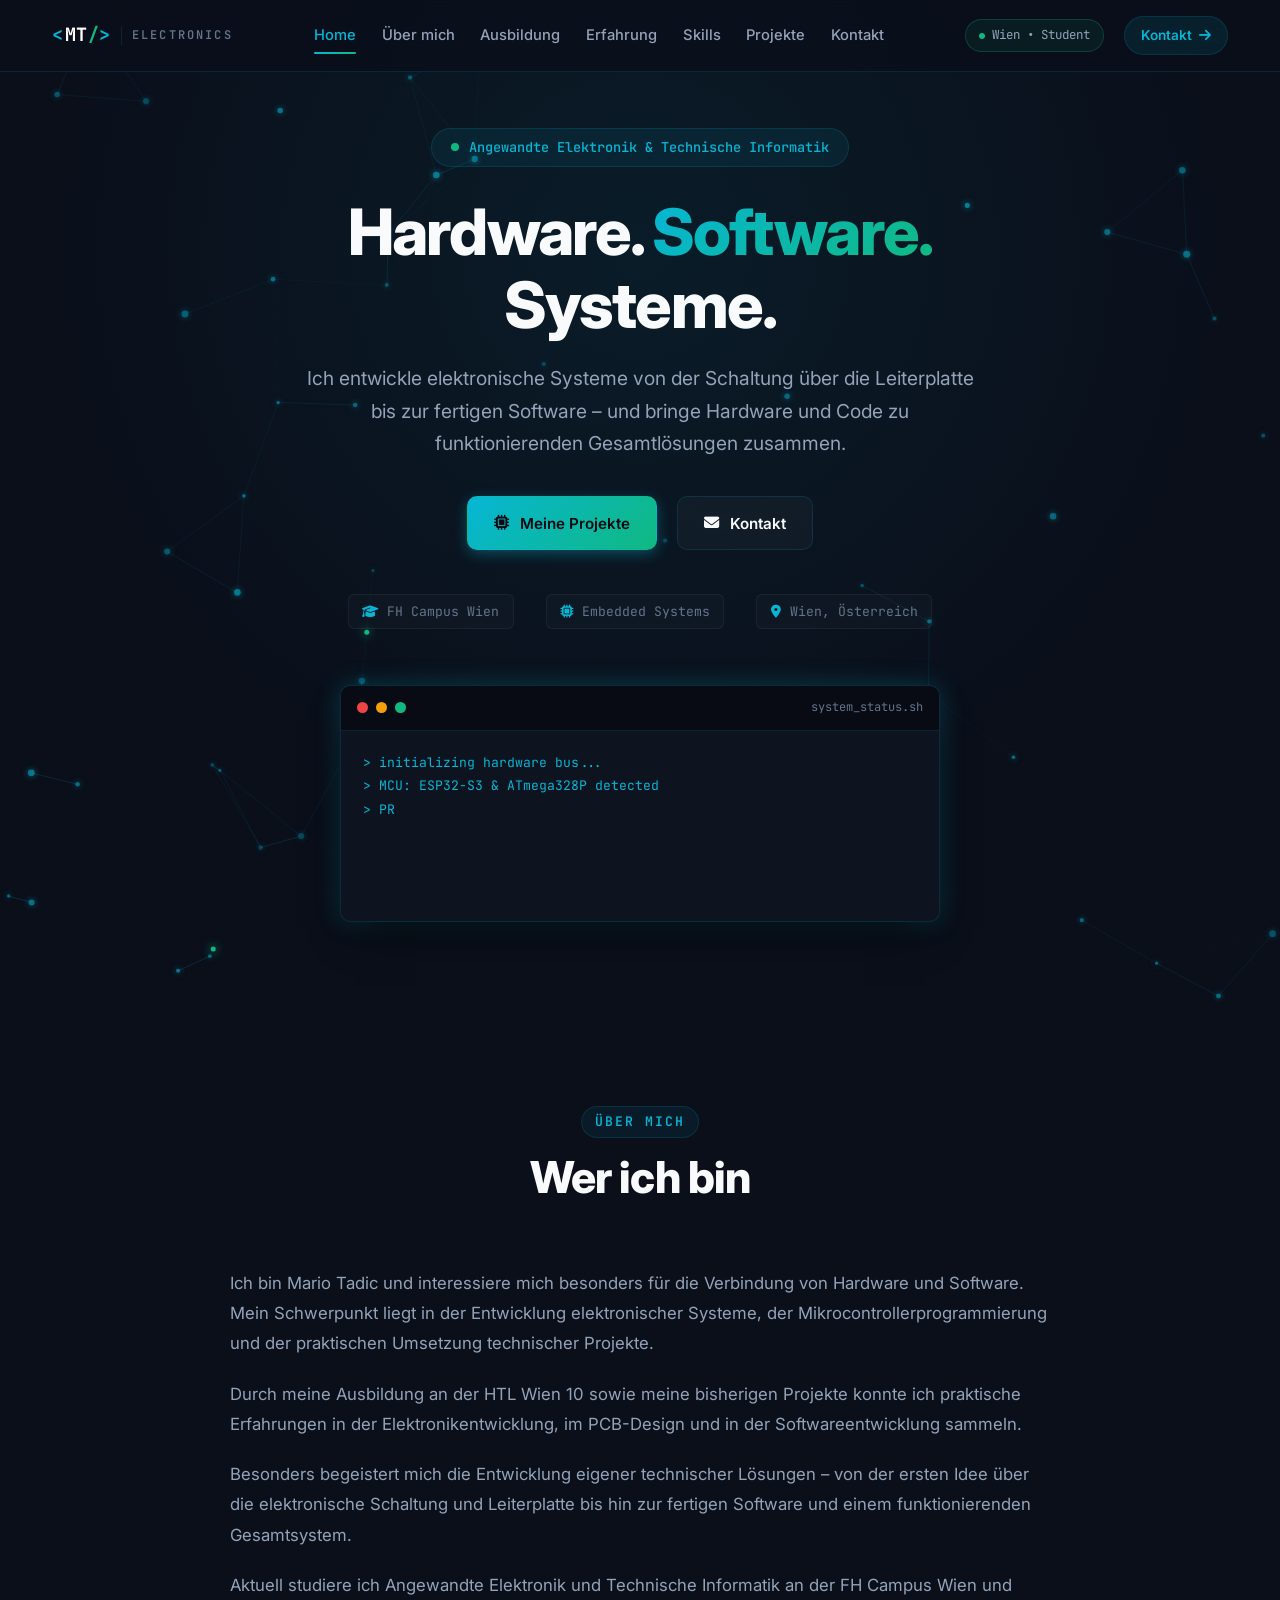
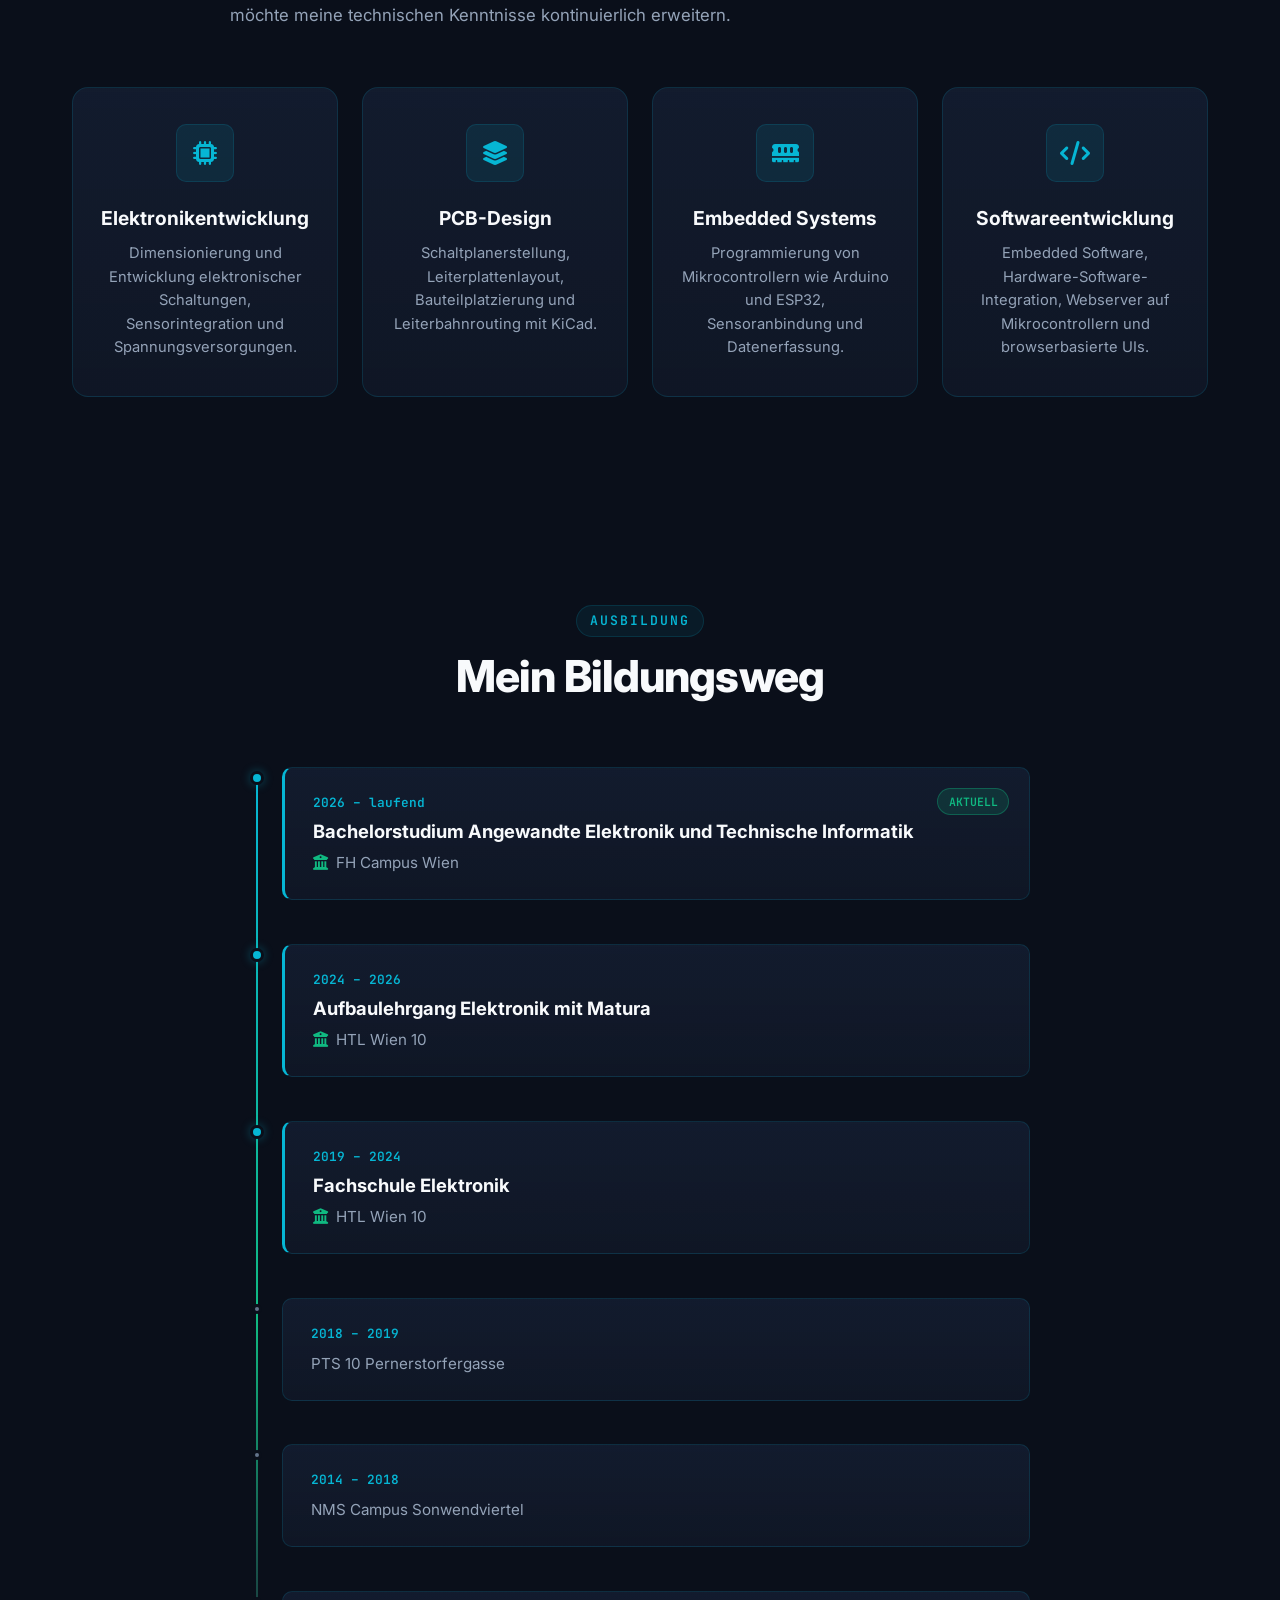
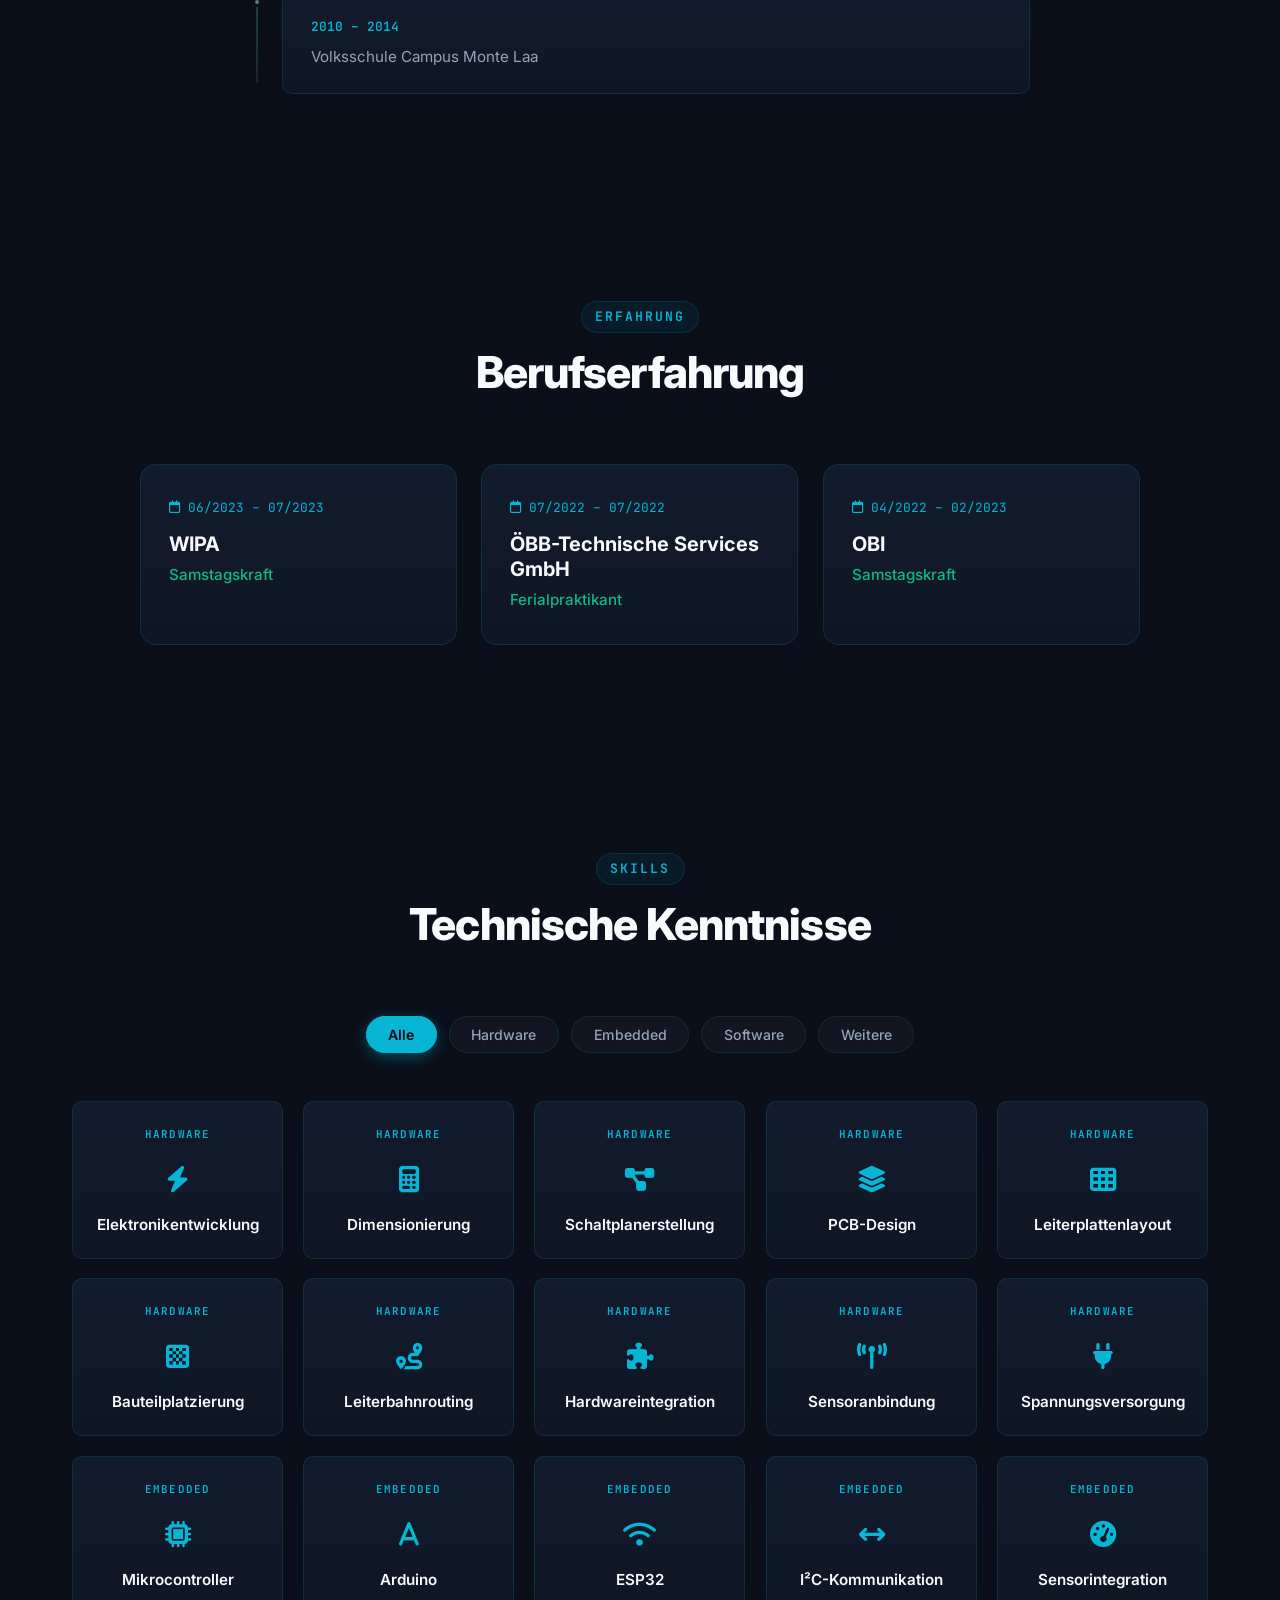
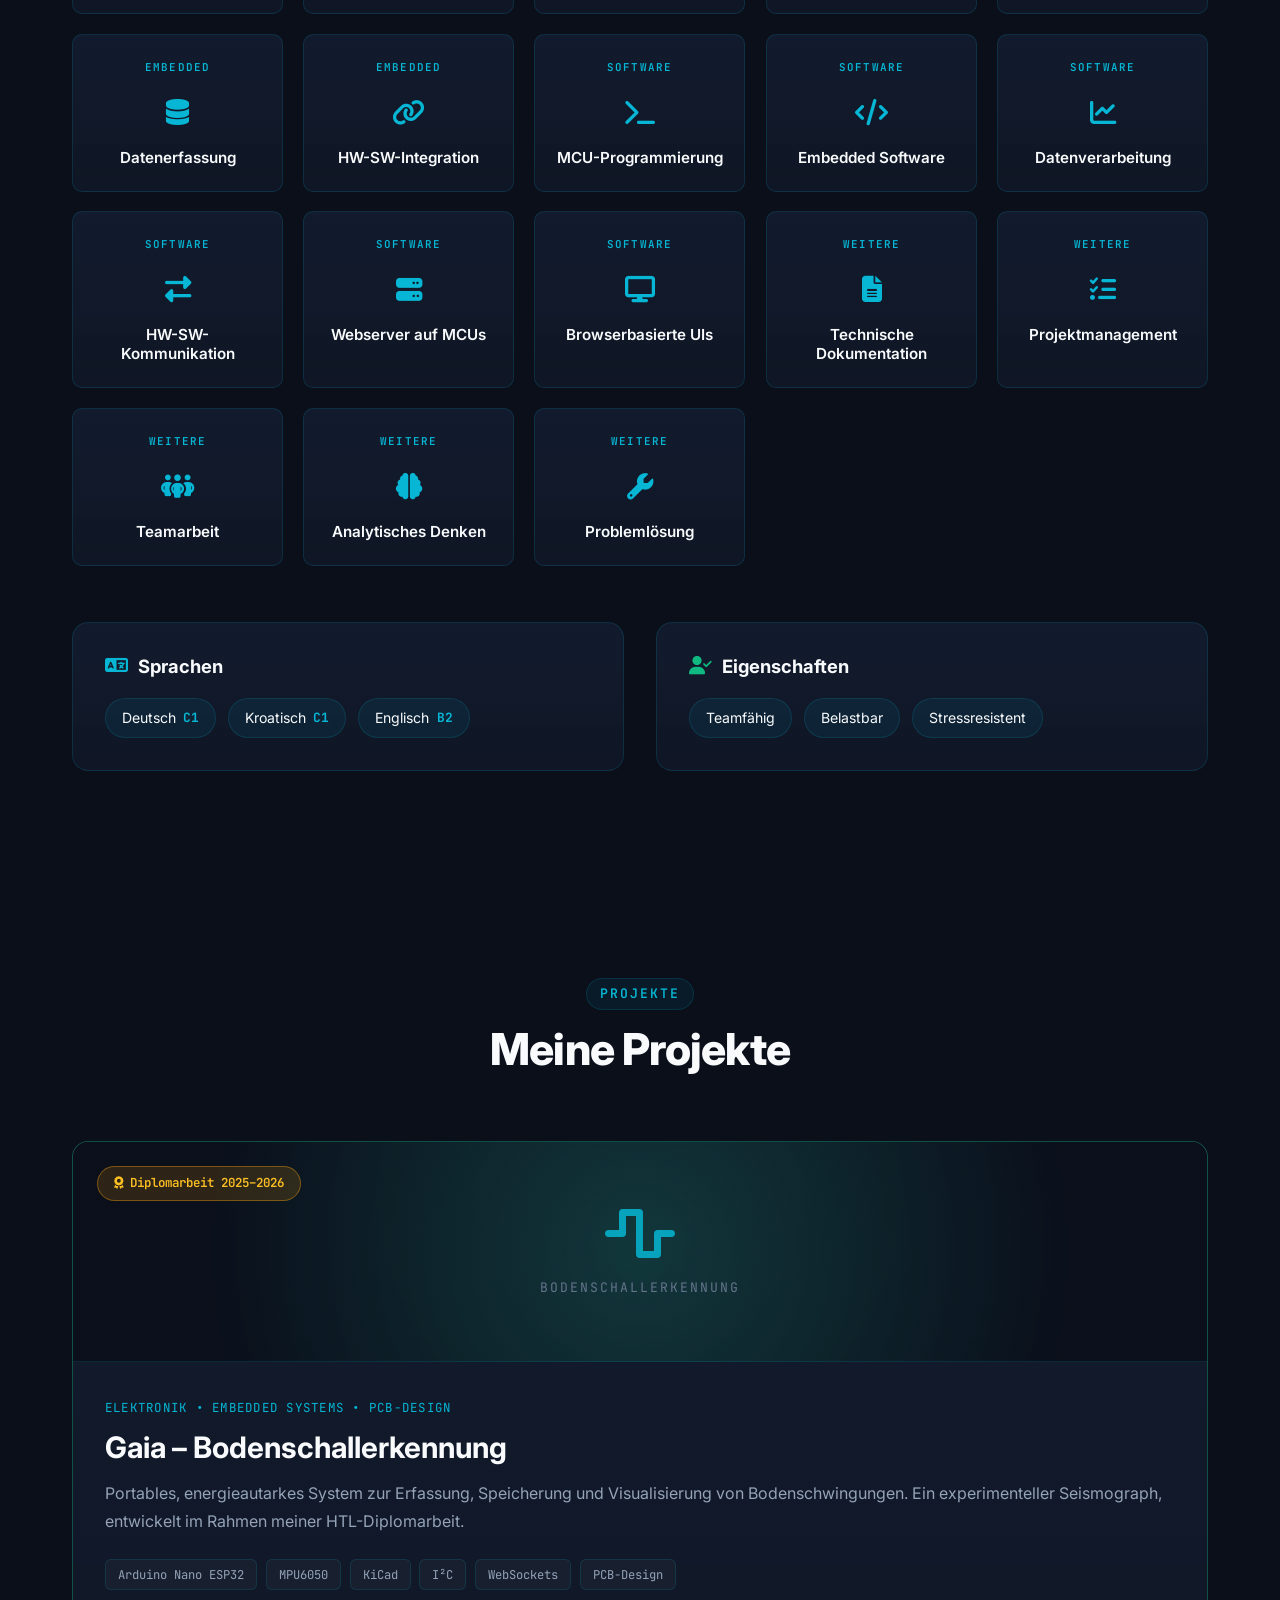
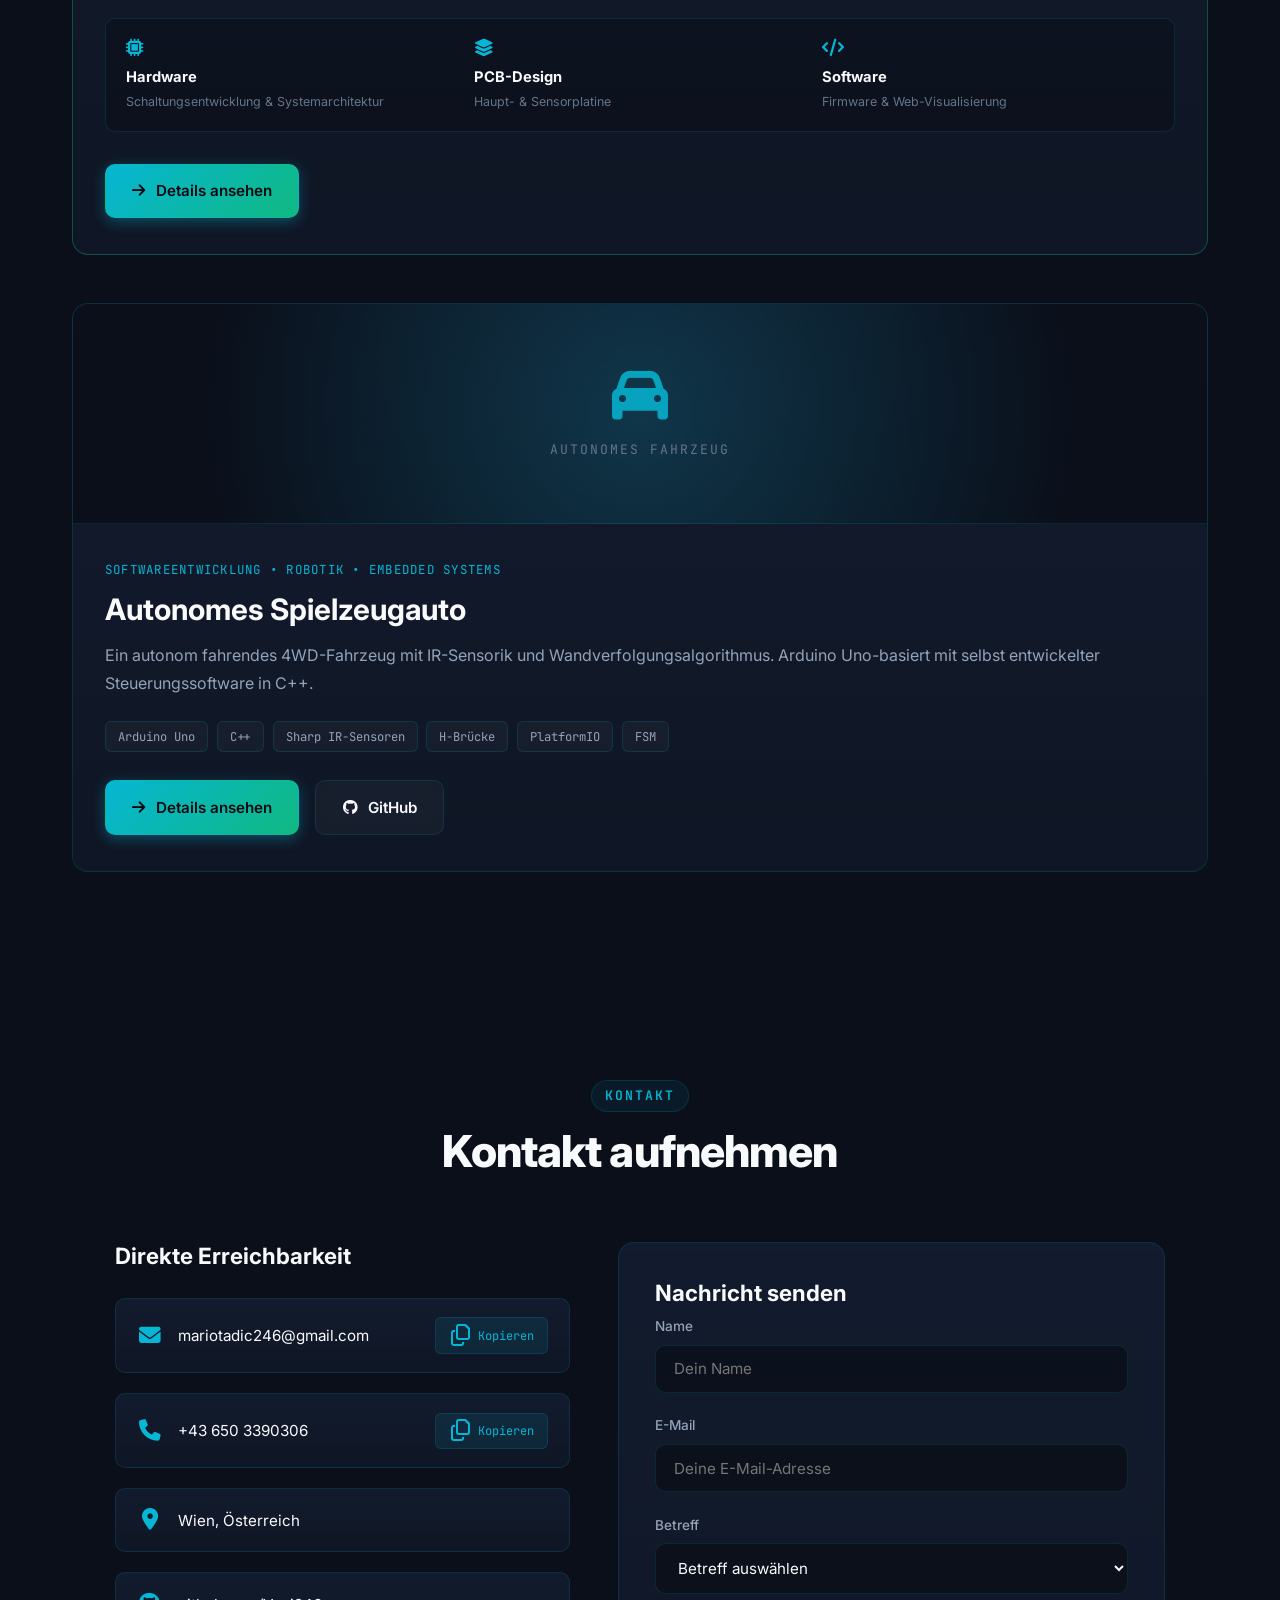
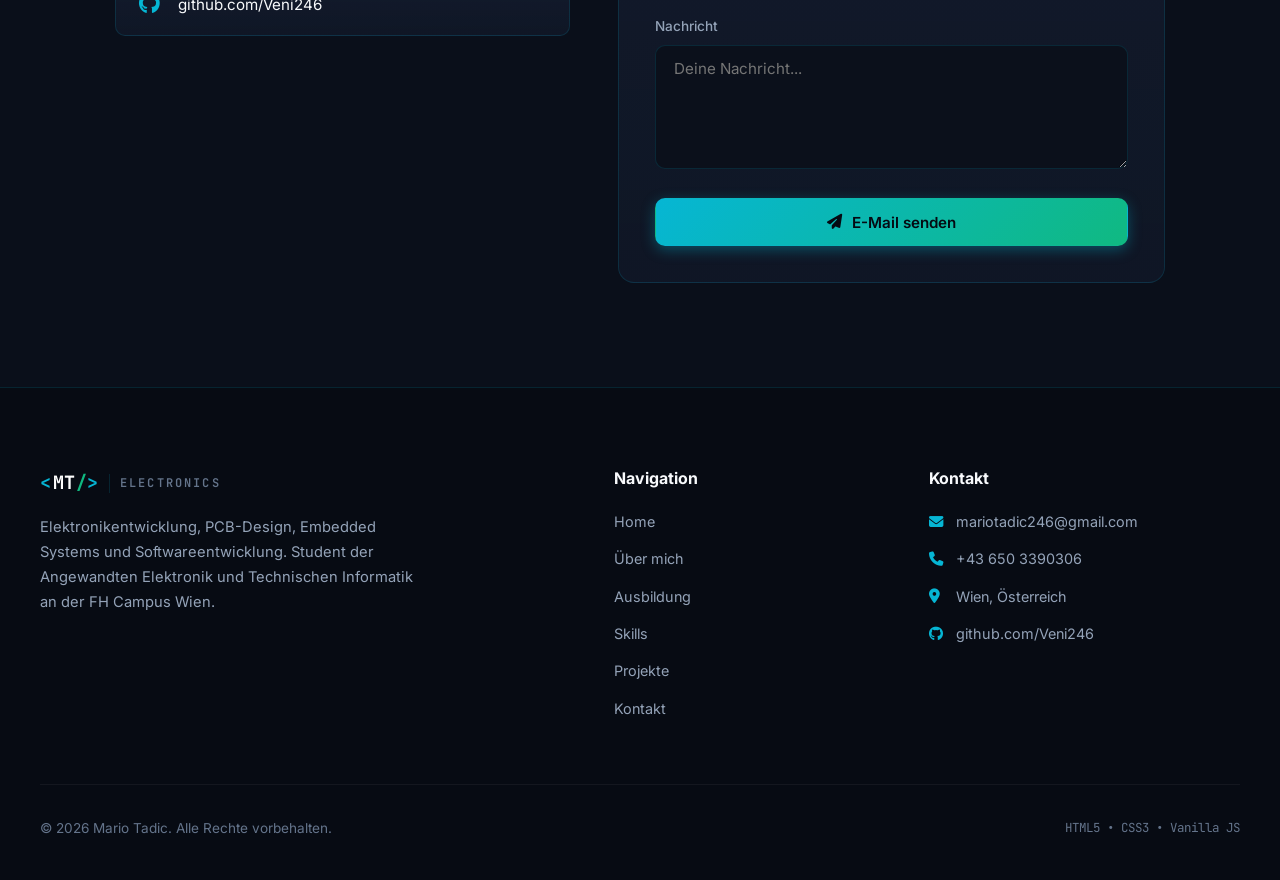
==== commit c5e8488d: "Add files via upload" ====
--- a/index.html
+++ b/index.html
@@ -64,6 +64,7 @@
       <a href="#kontakt" class="mobile-nav__link">Kontakt</a>
     </div>
     <div class="mobile-nav__contact">
+      <a href="tel:+436503390306" class="btn btn--ghost" style="margin-bottom: 0.75rem;"><i class="fa-solid fa-phone"></i> +43 650 3390306</a>
       <a href="mailto:mariotadic246@gmail.com" class="btn btn--primary"><i class="fa-solid fa-envelope"></i> E-Mail senden</a>
     </div>
   </div>
@@ -360,6 +361,11 @@
             <button class="copy-btn" id="copy-email" data-copy="mariotadic246@gmail.com" aria-label="E-Mail kopieren"><i class="fa-regular fa-copy"></i> Kopieren</button>
           </div>
           <div class="contact__item">
+            <i class="fa-solid fa-phone"></i>
+            <a href="tel:+436503390306">+43 650 3390306</a>
+            <button class="copy-btn" id="copy-phone" data-copy="+436503390306" aria-label="Telefonnummer kopieren"><i class="fa-regular fa-copy"></i> Kopieren</button>
+          </div>
+          <div class="contact__item">
             <i class="fa-solid fa-location-dot"></i>
             <span>Wien, Österreich</span>
           </div>
@@ -423,6 +429,7 @@
       <div class="footer__contact">
         <h4>Kontakt</h4>
         <a href="mailto:mariotadic246@gmail.com"><i class="fa-solid fa-envelope"></i> mariotadic246@gmail.com</a>
+        <a href="tel:+436503390306"><i class="fa-solid fa-phone"></i> +43 650 3390306</a>
         <span><i class="fa-solid fa-location-dot"></i> Wien, Österreich</span>
         <a href="https://github.com/Veni246" target="_blank" rel="noopener"><i class="fa-brands fa-github"></i> github.com/Veni246</a>
       </div>
